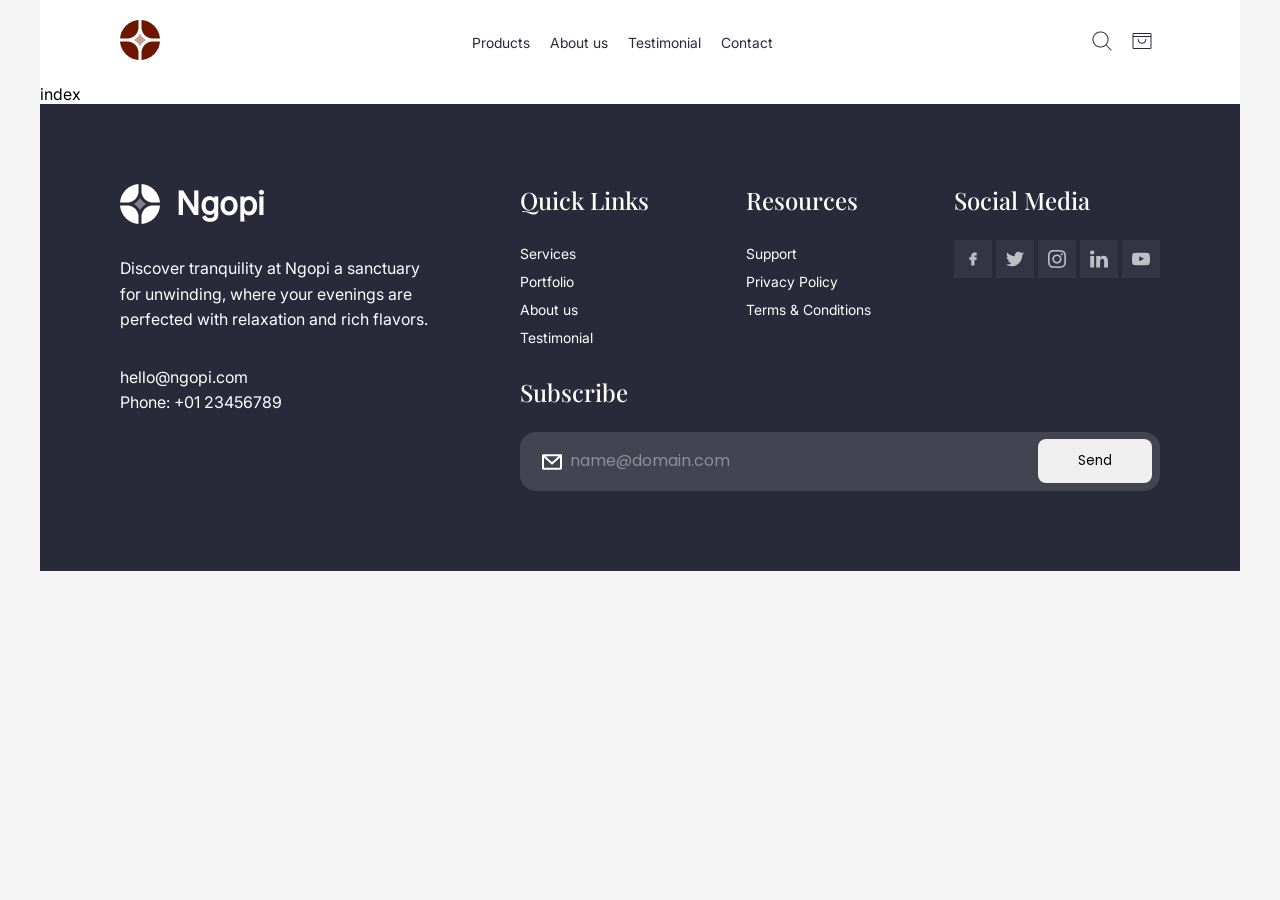
==== index.html @ 5fc2ec72 "Responsive Header and Footer added" ====
<!DOCTYPE html>
<html lang="en">
<head>
    <meta charset="UTF-8">
    <meta name="viewport" content="width=device-width, initial-scale=1.0">
    <title>Figma project</title>
    <link rel="stylesheet" href="/style.css">
    <link rel="stylesheet" href="/components/header/index.css">
    <link rel="stylesheet" href="/components/footer/index.css">
    <link rel="stylesheet" href="/components/about/index.css">
</head>
<body>
    <div class="container">
        <div id="header"></div>
        index
        <div id="footer"></div>
    </div>
    <script type="module" src="/script.js"></script>
</body>
</html>
---- style.css ----
:root{
    --brown:#6D1600;
    --black:#282A3A;
    --grey:#D9D9D9;
    --bright-grey:#F6F6F6;
    --white:#FFFFFF;
}

@font-face {
    font-family: 'Inter'; 
    src:url('/fonts/Inter.ttf');
}
@font-face {
    font-family: 'PlayFairDisplay'; 
    src:url('/fonts/PlayfairDisplay.ttf');
}
@font-face {
    font-family: 'PlayFairDisplaySC'; 
    src:url('/fonts/PlayfairDisplaySC.ttf');
}
@font-face {
    font-family: 'PlusJakartaSans'; 
    src:url('/fonts/PlusJakartaSans.ttf');
}
@font-face {
    font-family: 'Poppins'; 
    src:url('/fonts/Poppins.ttf');
}
body{
    background:#F5F5F5;
    margin: 0;
    font-family: 'Inter';
    font-size:16px;
}
.container{
    max-width: 1200px;
    background: var(--white);
    margin: auto;
}
.inner-container{
    padding:80px;
}
---- components/header/index.css ----
.search, .shop{
    border: none;
    background: none;
}
.logo{
    width:40px;
}
.logo img{
    width:100%;
}
.header-container{
    display: flex;
    justify-content: space-between;
    align-items: center;
    padding:16px 80px;
}
.header-left img{
    width:24px;
}
.menu{
    list-style: none;
    padding: 0;
    display:flex;
    gap:20px;
}
.menu a{
    font-size: 14px;
    font-family: 'Inter';
    text-decoration: none;
    color: var(--black);
}
.burger{
    background: none;
    border:none;
    display:none;
}
.close-menu{
    background: none;
    border: none;
    padding: 0;
    margin: 0;
    width: 30px;
    position: absolute;
    right: 20px;
    top: 20px;
    display: none;
}
.close-menu img{
    width:20px;
}
@media screen and (max-width: 991px) {
    .header-container{
        padding:16px 30px;
    }
    .logo{
        width:30px;
    }
}
@media screen and (max-width: 767px) {
    .burger{
        display:inline;
    }
    .menu {
        margin: 0;
        position: absolute;
        top: 0;
        left: 0;
        width: 100%;
        background: var(--black);
        transform: translateY(-100%);
        opacity: 0;
        transition: 0.3s ease;
        padding: 50px 20px 30px 20px;
        box-sizing: border-box;
        display: inline;
    }
    .menu.show {
        transform: translateY(0);
        opacity: 1;
    }
    .menu.show a{
        color: white;
        font-size: 16px;
        padding: 6px;
        display: block;
    }
    .menu.show .close-menu{
        display: block;
    }
}
---- components/footer/index.css ----
footer{
    background: var(--black);
    color:var(--white);
}
.social-links img{
    width:18px;
}
.social-links a{
    text-decoration: none;
    padding: 10px 10px 6px 10px;
    background-color: rgba(255, 255, 255, 0.08);
    display: inline-block;
}
.social-links{
    padding:24px 0; 
    opacity: 0.7;  
}
.footer-logo img{
    width: 40px;;
}
.logo-text{
    font-weight: bold;
    font-size: 32px;
    margin:0;
    padding-left:16px;
}
.footer-logo{
    display: flex;
}
.footer-about-contact a{
    color: var(--white);
    text-decoration: none;
    display: block;
    font-size: 16px;
    line-height: 160%;
}
.footer-menu-flex h3, .subscribe h3{
    font-size: 24px;
    font-family: 'PlayFairDisplay';
    margin: 0;
    font-weight: 100;
    padding-right: 20px;
}
.menu-links a{
    font-size: 14px;
    color: var(--white);
    text-decoration:none;
    display: block;
    line-height: 28px;
}
.footer-inner{
    display:flex;
}
.footer-about{
    flex:1;
    padding-right:80px;
}
.footer-menu{
    flex:2;
}
.footer-menu-flex{
    display: flex;
    flex-wrap: wrap;
    justify-content: space-between;
}
.footer-about-text p{
    margin:0;
    line-height: 160%;
    color:var(--white);
}
.footer-about-text{
    padding:32px 0;
}
.menu-links{
    padding:24px 0;     
}
.subscribe-form{
    position: relative;
    margin-top: 24px;
}
.subscribe-form label{
    position: absolute;
    top: 18px;
    left: 20px;
}
.subscribe-form label img{
    width: 24px;
}
.subscribe-form input{
    width: 100%;
    height: 59px;
    border-radius: 16px;
    background: rgba(255, 255, 255, 0.12);
    border: none;
    box-sizing: border-box;
    padding-left:50px;
}
.subscribe-form button{
    border: none;
    border-radius: 8px;
    padding: 12px 40px;
    right: 8px;
    top: 7px;
    position: absolute;
    font-family: 'Poppins';
}
.subscribe-form input::placeholder{
    color: rgba(255, 255, 255, 0.4);
    font-family: 'Poppins';
    font-size: 16px;
}

@media screen and (max-width: 991px) {
   .inner-container {
        padding: 30px;
    }
}
@media screen and (max-width: 767px) {
    .footer-about-contact, .footer-about-text{
        display:none;
    }
    .footer-about{
        padding-right:10px;
        padding-bottom: 30px;
    }
    .footer-inner{
        display:block;
    }
    .footer-menu-flex h3, .subscribe h3 {
        font-size: 18px;
    }
    .logo-text{
        font-size:22px;
    }
    .footer-logo img {
        width: 30px;
    }
    .subscribe-form {
        margin-top: 10px;
    }
    .menu-links {
        padding: 14px 0;
    }
    .subscribe-form input::placeholder{
        opacity:0;
    }
    .subscribe-form input{
        height:46px;
        padding-left: 40px;
    }
    .subscribe-form button{
        padding:5px 10px;
    }
    .subscribe-form label img{
        width:18px
    }
    .subscribe-form label {
        top: 14px;
        left: 13px;
    }
}
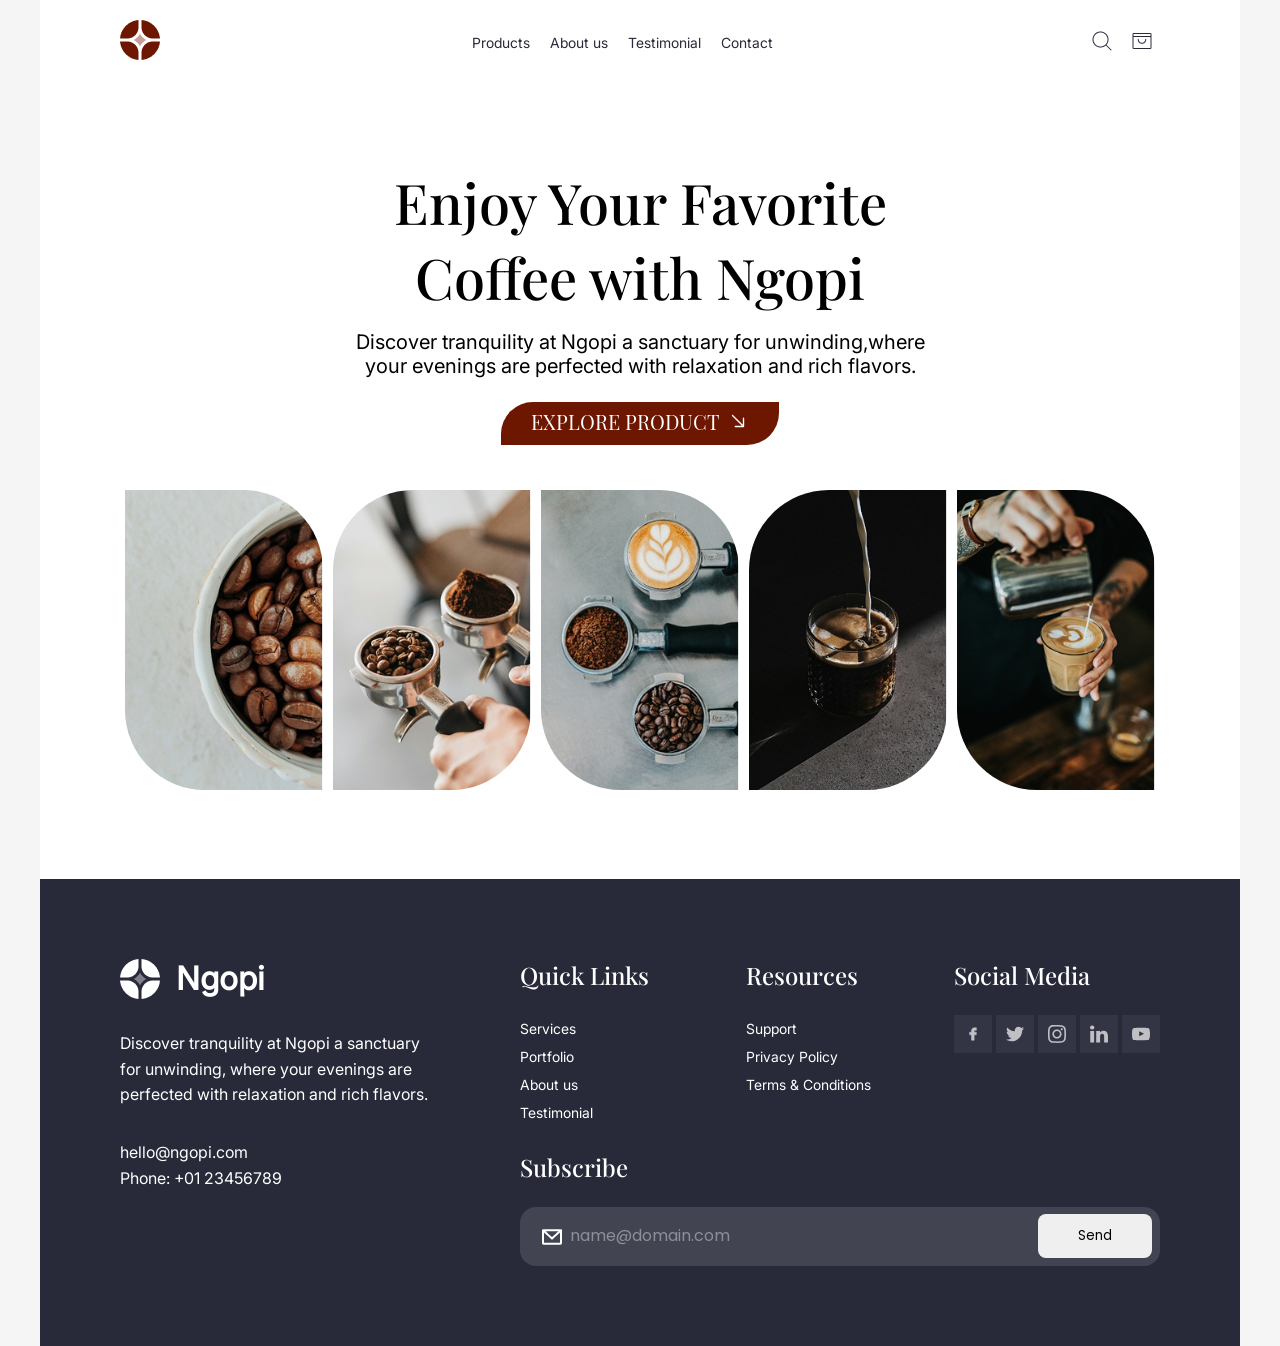
==== commit a140bcbc: "Responsive explore products section added and header burger style changed" ====
--- a/index.html
+++ b/index.html
@@ -12,7 +12,33 @@
 <body>
     <div class="container">
         <div id="header"></div>
-        index
+        <section class="explore">
+            <div class="inner-container">
+                <h1>Enjoy Your Favorite Coffee with Ngopi</h1>
+                <p>Discover tranquility at Ngopi a sanctuary for unwinding,where your evenings are perfected with relaxation and rich flavors.</p>
+                <a href="#">
+                    Explore Product 
+                    <img src="/images/arrowRight.svg">
+                </a>
+                <div class="images">
+                    <div class="radius1">
+                        <img src="/images/img1.png">
+                    </div>
+                    <div class="radius2">
+                        <img src="/images/img2.png">
+                    </div>
+                    <div class="radius1">
+                        <img src="/images/img3.png">
+                    </div>
+                    <div class="radius2">
+                        <img src="/images/img4.png">
+                    </div>
+                    <div class="radius1">
+                        <img src="/images/img5.png">
+                    </div>
+                </div>
+            </div>
+        </section>
         <div id="footer"></div>
     </div>
     <script type="module" src="/script.js"></script>
--- a/style.css
+++ b/style.css
@@ -40,3 +40,114 @@
 .inner-container{
     padding:80px;
 }
+.explore .images{
+    display: flex;
+    width: 100%;
+    box-sizing: border-box;
+    justify-content: space-between;
+}
+.explore .images img{
+    width:100%;
+}
+.explore div{
+    flex:1;
+}
+.explore .images div{
+    padding:5px;
+}
+.explore .radius1 img{
+    border-radius:0px 80px;
+}
+.explore .radius2 img{
+    border-radius:80px 0;
+}
+.explore h1{
+    font-family: 'PlayFairDisplay';
+    max-width: 600px;
+    font-weight: 100;
+    margin:auto;
+    padding-bottom: 16px;
+}
+.explore{
+    text-align: center;
+}
+.explore p{
+    font-size: 20px;
+    max-width: 573px;
+    margin: auto;
+}
+.explore a{
+    font-family: 'PlayFairDisplaySC';
+    font-size: 20px;
+    text-decoration: none;
+    text-transform: uppercase;
+    background: var(--brown);
+    border-radius: 32px 0;
+    color: var(--white);
+    padding: 6px 60px 10px 30px;
+    display: block;
+    width: max-content;
+    margin: auto;
+    margin-top:24px;
+    margin-bottom:40px;
+    position: relative;
+}
+.explore a img{
+    width: 22px;
+    position: absolute;
+    top: 8px;
+    right: 30px;
+}
+@media screen and (min-width: 992px) {
+    .explore h1{
+        font-size: 56px;
+    }
+}
+@media screen and (max-width: 991px) {
+    .explore h1{
+        font-size: 46px;
+    }
+}
+@media screen and (max-width: 767px) {
+    .explore .radius1 img{
+        border-radius:0px 40px;
+    }
+    .explore .radius2 img{
+        border-radius:40px 0;
+    }
+    .explore h1 {
+        font-size: 36px;
+    }
+    .explore p {
+        font-size: 18px;
+    }
+    .explore a{
+        font-size:16px;
+    }
+    .explore a img{
+        width: 18px;
+    }
+}
+@media screen and (max-width: 575px) {
+    .explore .radius1 img{
+        border-radius:0px 20px;
+    }
+    .explore .radius2 img{
+        border-radius:20px 0;
+    }
+    .explore .images div {
+        padding: 2px;
+    }
+    .explore h1 {
+        font-size: 24px;
+    }
+    .explore p {
+        font-size: 16px;
+    }
+    .explore a img {
+        right: 26px;
+    }
+    .explore a{
+        padding-right:50px;
+    }
+}
--- a/components/header/index.css
+++ b/components/header/index.css
@@ -67,16 +67,12 @@
         left: 0;
         width: 100%;
         background: var(--black);
-        transform: translateY(-100%);
-        opacity: 0;
-        transition: 0.3s ease;
         padding: 50px 20px 30px 20px;
         box-sizing: border-box;
-        display: inline;
+        display: none;
     }
     .menu.show {
-        transform: translateY(0);
-        opacity: 1;
+        display: block;
     }
     .menu.show a{
         color: white;
--- a/components/footer/index.css
+++ b/components/footer/index.css
@@ -111,7 +111,7 @@
 }
 
 @media screen and (max-width: 991px) {
-   .inner-container {
+    .inner-container {
         padding: 30px;
     }
 }
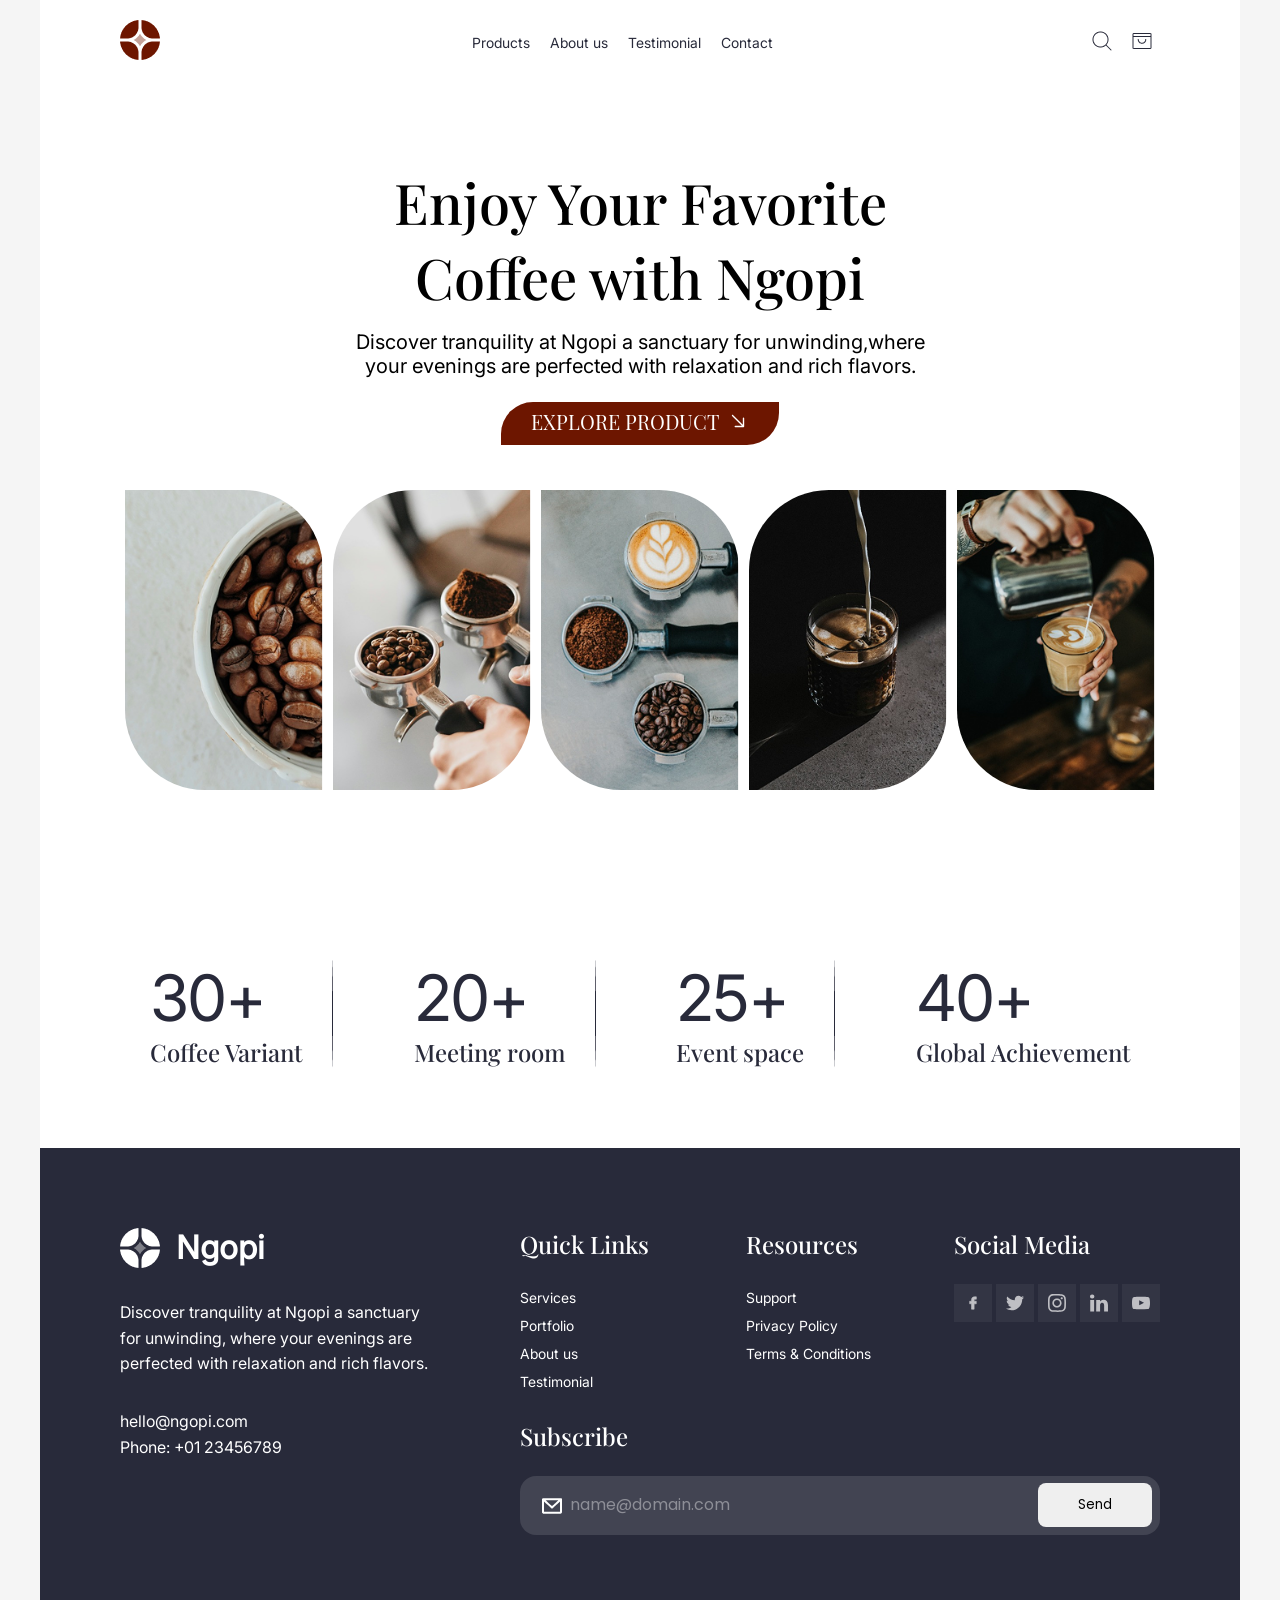
==== commit 4fde8fb4: "Responsive proof section added" ====
--- a/index.html
+++ b/index.html
@@ -39,6 +39,28 @@
                 </div>
             </div>
         </section>
+        <section class="proof">
+            <div class="inner-container">
+                <div class="proof-inner">
+                    <div class="proof-item">
+                        <p class="count">30+</p>
+                        <p class="proof-item-text">Coffee Variant</p>
+                    </div>
+                    <div class="proof-item">
+                        <p class="count">20+</p>
+                        <p class="proof-item-text">Meeting room</p>
+                    </div>
+                    <div class="proof-item">
+                        <p class="count">25+</p>
+                        <p class="proof-item-text">Event space</p>
+                    </div>
+                    <div class="proof-item">
+                        <p class="count">40+</p>
+                        <p class="proof-item-text">Global Achievement</p>
+                    </div>
+                </div>
+            </div>
+        </section>
         <div id="footer"></div>
     </div>
     <script type="module" src="/script.js"></script>
--- a/style.css
+++ b/style.css
@@ -98,15 +98,50 @@
     top: 8px;
     right: 30px;
 }
+.proof-inner{
+    display: flex;
+    justify-content: space-between;
+}
+.proof-item .count{
+    margin: 0;
+    color:var(--black);
+    letter-spacing: -2px;
+}
+.proof-item{
+    padding:0 30px;
+    border-right: 1px solid transparent;
+    border-image:url('/images/border-right.png');
+    border-image-slice: 1;
+}
+.proof-item:last-child{
+    border-right:none;
+}
+.proof-item-text{
+    font-family: 'PlayFairDisplay';
+    color:var(--black);
+    margin:0;
+}
 @media screen and (min-width: 992px) {
     .explore h1{
         font-size: 56px;
     }
+    .proof-item .count{
+        font-size: 64px;
+    }
+    .proof-item-text{
+        font-size: 24px;
+    }
 }
 @media screen and (max-width: 991px) {
     .explore h1{
         font-size: 46px;
     }
+    .proof-item .count {
+        font-size: 50px;
+    }
+    .proof-item-text{
+        font-size: 20px;
+    }
 }
 @media screen and (max-width: 767px) {
     .explore .radius1 img{
@@ -127,6 +162,15 @@
     .explore a img{
         width: 18px;
     }
+    .proof-item-text {
+        font-size: 18px;
+    }
+    .proof-item .count {
+        font-size: 40px;
+    }
+    .proof-item {
+        padding: 0 10px;
+    }
 }
 @media screen and (max-width: 575px) {
     .explore .radius1 img{
@@ -150,4 +194,10 @@
     .explore a{
         padding-right:50px;
     }
+    .inner-container {
+        padding: 20px;
+    }
+    .proof{
+        display: none;
+    }
 }
--- a/components/header/index.css
+++ b/components/header/index.css
@@ -83,4 +83,9 @@
     .menu.show .close-menu{
         display: block;
     }
+}
+@media screen and (max-width: 575px) {
+    .header-container{
+        padding:16px 20px;
+    }
 }
--- a/components/footer/index.css
+++ b/components/footer/index.css
@@ -158,4 +158,9 @@
         top: 14px;
         left: 13px;
     }
+}
+@media screen and (max-width: 575px) {
+    .inner-container {
+        padding: 20px;
+    }
 }
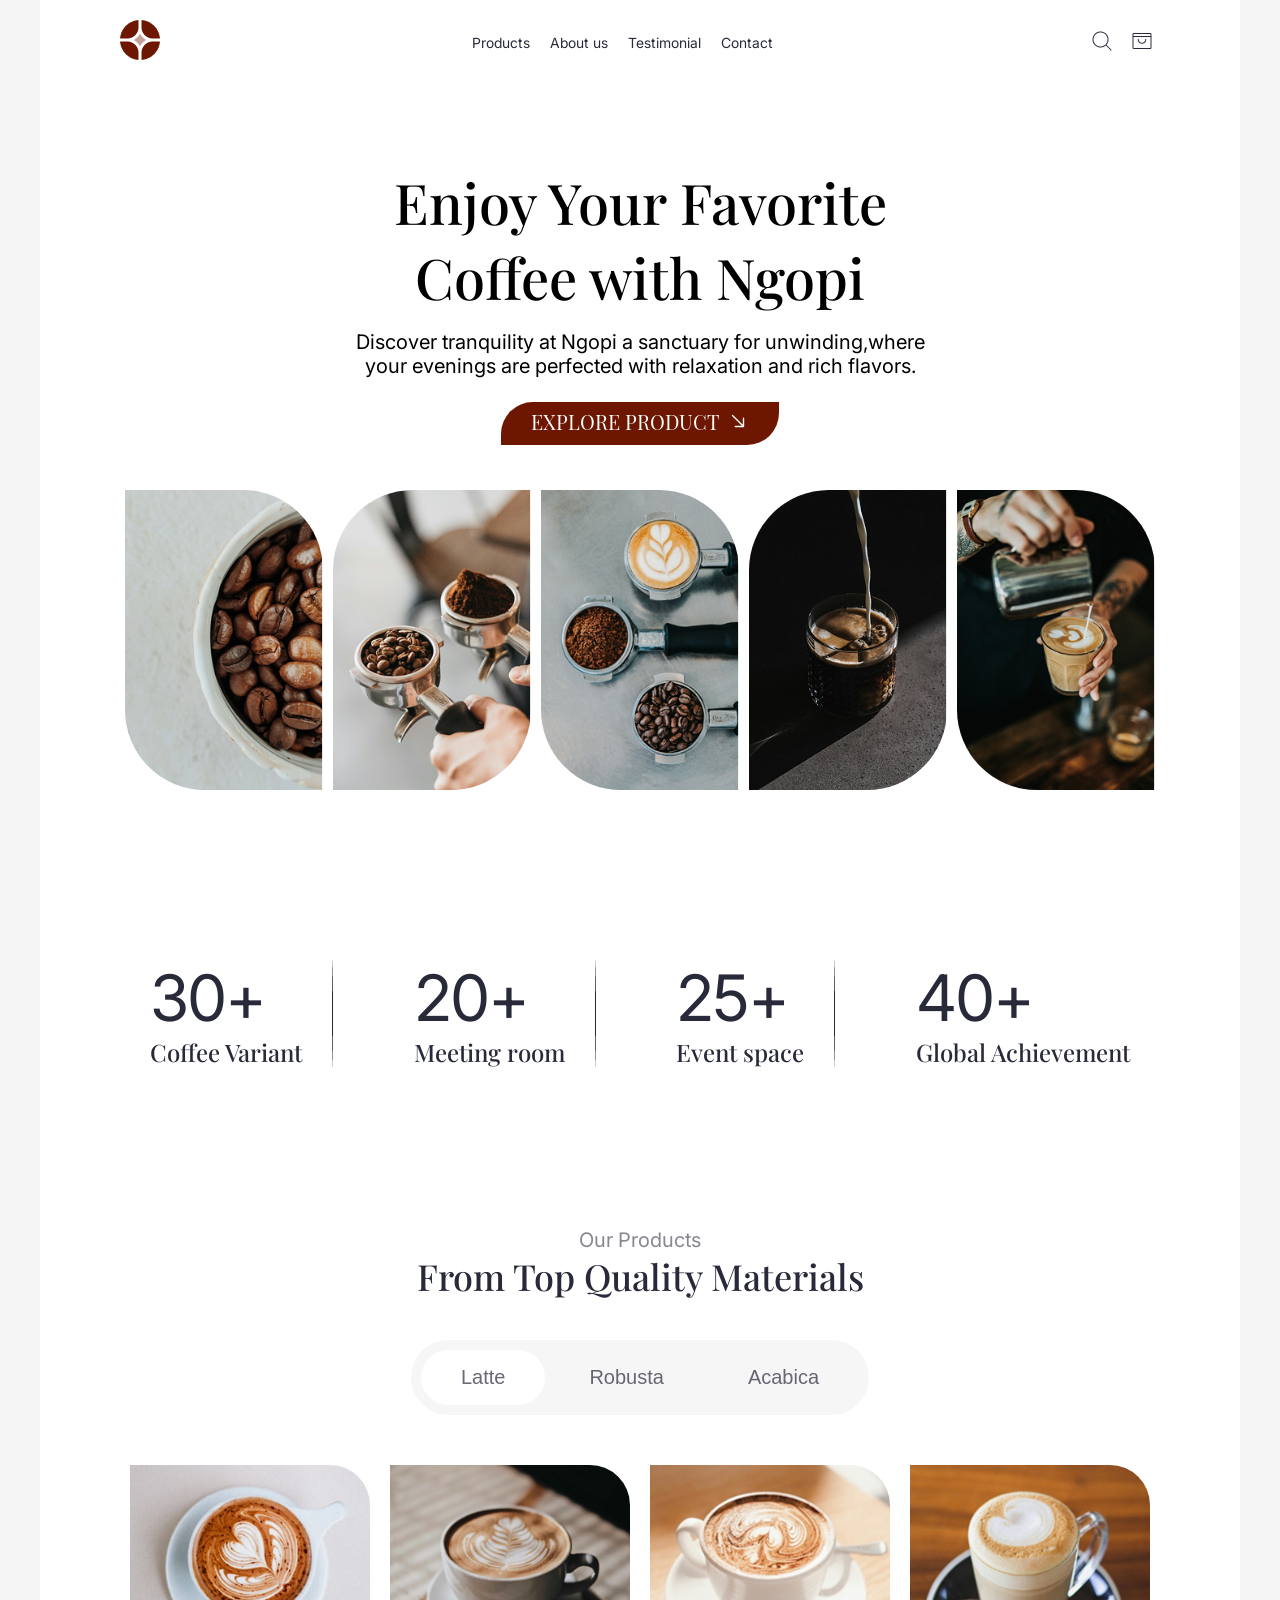
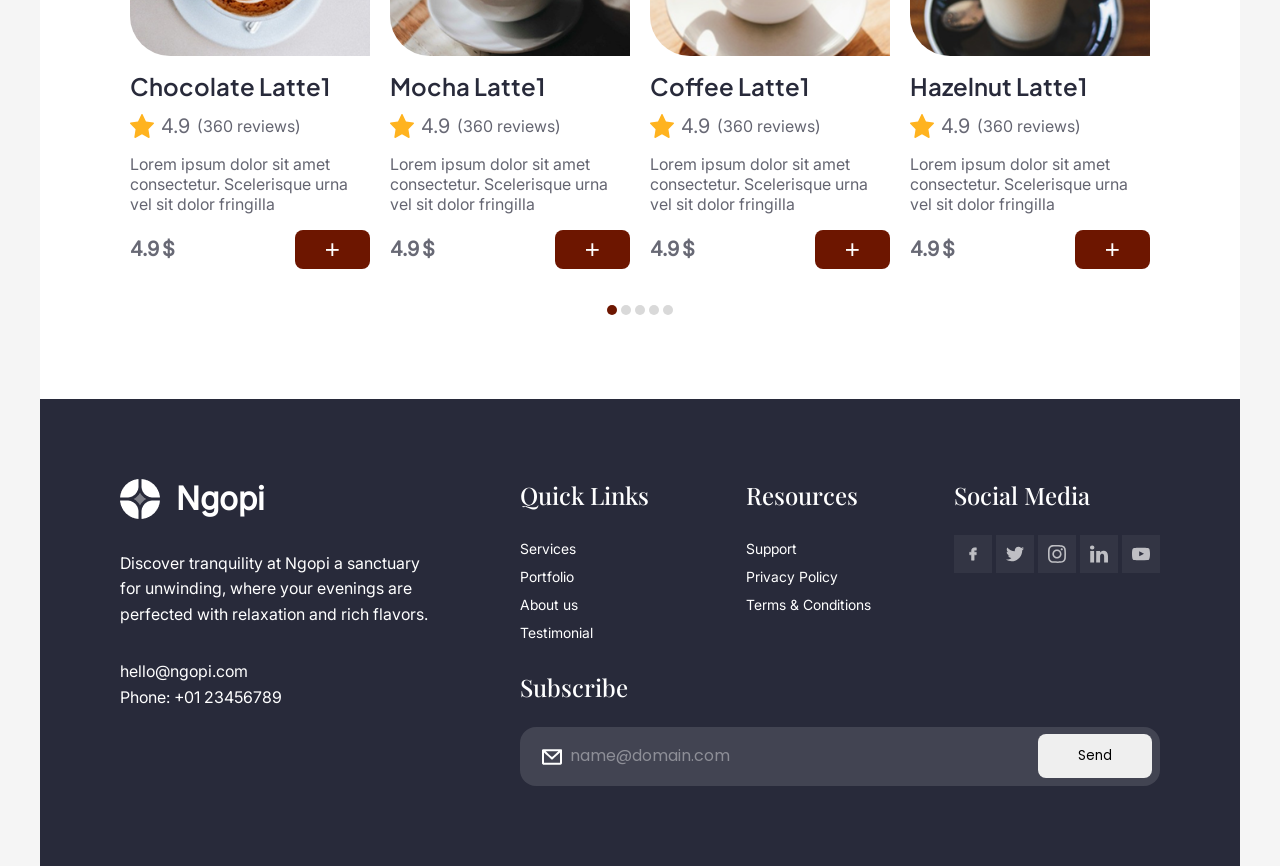
==== commit 6c692c89: "slider added but not perfect" ====
--- a/index.html
+++ b/index.html
@@ -61,8 +61,439 @@
                 </div>
             </div>
         </section>
+        <section class="products">
+            <div class="inner-container">
+                <div class="products-title">
+                    <span>Our Products</span>
+                    <p>From Top Quality Materials</p>
+                </div>
+                <div class="product-types">
+                    <button class="latte active" data-id="1">Latte</button>
+                    <button class="robusta" data-id="2">Robusta</button>
+                    <button class="acabia" data-id="3">Acabica</button>
+                </div>
+                <div class="coffee-slider slider1 active">
+                    <div class="slider-items">
+                        <div class="slider-item">
+                            <div class="radius-1">
+                                <img class="item-img" src="/images/slider1.png">
+                            </div>
+                            <p class="product-name">Chocolate Latte1</p>
+                            <div class="rate">
+                                <img src="/images/star.svg">
+                                <p>4.9</p>
+                                <span>(360 reviews)</span>
+                            </div>
+                            <p class="about-coffee">Lorem ipsum dolor sit amet consectetur. Scelerisque urna vel sit dolor fringilla</p>
+                            <div class="addToCart">
+                                <div><span class="price">4.9</span><span>$</span></div>
+                                <button class="add-to-cart">+</button>
+                            </div>
+                        </div>
+                        <div class="slider-item">
+                            <div class="radius-1">
+                                <img class="item-img" src="/images/slider2.png">
+                            </div>
+                            <p class="product-name">Mocha Latte1</p>
+                            <div class="rate">
+                                <img src="/images/star.svg">
+                                <p>4.9</p>
+                                <span>(360 reviews)</span>
+                            </div>
+                            <p class="about-coffee">Lorem ipsum dolor sit amet consectetur. Scelerisque urna vel sit dolor fringilla</p>
+                            <div class="addToCart">
+                                <div><span class="price">4.9</span><span>$</span></div>
+                                <button class="add-to-cart">+</button>
+                            </div>
+                        </div>
+                        <div class="slider-item">
+                            <div class="radius-1">
+                                <img class="item-img" src="/images/slider3.png">
+                            </div>
+                            <p class="product-name">Coffee Latte1</p>
+                            <div class="rate">
+                                <img src="/images/star.svg">
+                                <p>4.9</p>
+                                <span>(360 reviews)</span>
+                            </div>
+                            <p class="about-coffee">Lorem ipsum dolor sit amet consectetur. Scelerisque urna vel sit dolor fringilla</p>
+                            <div class="addToCart">
+                                <div><span class="price">4.9</span><span>$</span></div>
+                                <button class="add-to-cart">+</button>
+                            </div>
+                        </div>
+                        <div class="slider-item">
+                            <div class="radius-1">
+                                <img class="item-img" src="/images/slider4.png">
+                            </div>
+                            <p class="product-name">Hazelnut Latte1</p>
+                            <div class="rate">
+                                <img src="/images/star.svg">
+                                <p>4.9</p>
+                                <span>(360 reviews)</span>
+                            </div>
+                            <p class="about-coffee">Lorem ipsum dolor sit amet consectetur. Scelerisque urna vel sit dolor fringilla</p>
+                            <div class="addToCart">
+                                <div><span class="price">4.9</span><span>$</span></div>
+                                <button class="add-to-cart">+</button>
+                            </div>
+                        </div>
+                        <div class="slider-item">
+                            <div class="radius-1">
+                                <img class="item-img" src="/images/slider1.png">
+                            </div>
+                            <p class="product-name">Chocolate Latte2</p>
+                            <div class="rate">
+                                <img src="/images/star.svg">
+                                <p>4.9</p>
+                                <span>(360 reviews)</span>
+                            </div>
+                            <p class="about-coffee">Lorem ipsum dolor sit amet consectetur. Scelerisque urna vel sit dolor fringilla</p>
+                            <div class="addToCart">
+                                <div><span class="price">4.9</span><span>$</span></div>
+                                <button class="add-to-cart">+</button>
+                            </div>
+                        </div>
+                        <div class="slider-item">
+                            <div class="radius-1">
+                                <img class="item-img" src="/images/slider2.png">
+                            </div>
+                            <p class="product-name">Mocha Latte2</p>
+                            <div class="rate">
+                                <img src="/images/star.svg">
+                                <p>4.9</p>
+                                <span>(360 reviews)</span>
+                            </div>
+                            <p class="about-coffee">Lorem ipsum dolor sit amet consectetur. Scelerisque urna vel sit dolor fringilla</p>
+                            <div class="addToCart">
+                                <div><span class="price">4.9</span><span>$</span></div>
+                                <button class="add-to-cart">+</button>
+                            </div>
+                        </div>
+                        <div class="slider-item">
+                            <div class="radius-1">
+                                <img class="item-img" src="/images/slider3.png">
+                            </div>
+                            <p class="product-name">Coffee Latte2</p>
+                            <div class="rate">
+                                <img src="/images/star.svg">
+                                <p>4.9</p>
+                                <span>(360 reviews)</span>
+                            </div>
+                            <p class="about-coffee">Lorem ipsum dolor sit amet consectetur. Scelerisque urna vel sit dolor fringilla</p>
+                            <div class="addToCart">
+                                <div><span class="price">4.9</span><span>$</span></div>
+                                <button class="add-to-cart">+</button>
+                            </div>
+                        </div>
+                        <div class="slider-item">
+                            <div class="radius-1">
+                                <img class="item-img" src="/images/slider4.png">
+                            </div>
+                            <p class="product-name">Hazelnut Latte2</p>
+                            <div class="rate">
+                                <img src="/images/star.svg">
+                                <p>4.9</p>
+                                <span>(360 reviews)</span>
+                            </div>
+                            <p class="about-coffee">Lorem ipsum dolor sit amet consectetur. Scelerisque urna vel sit dolor fringilla</p>
+                            <div class="addToCart">
+                                <div><span class="price">4.9</span><span>$</span></div>
+                                <button class="add-to-cart">+</button>
+                            </div>
+                        </div>
+                    </div>
+                    <div class="slider-dots">
+                        <span class="active" data-index="0"></span>
+                        <span data-index="1"></span>
+                        <span data-index="2"></span>
+                        <span data-index="3"></span>
+                        <span data-index="4"></span>
+                    </div>
+                </div>
+                <div class="coffee-slider slider2">
+                    <div class="slider-items">
+                        <div class="slider-item">
+                            <div class="radius-1">
+                                <img class="item-img" src="/images/slider1.png">
+                            </div>
+                            <p class="product-name">Chocolate Latte1</p>
+                            <div class="rate">
+                                <img src="/images/star.svg">
+                                <p>4.9</p>
+                                <span>(360 reviews)</span>
+                            </div>
+                            <p class="about-coffee">Lorem ipsum dolor sit amet consectetur. Scelerisque urna vel sit dolor fringilla</p>
+                            <div class="addToCart">
+                                <div><span class="price">4.9</span><span>$</span></div>
+                                <button class="add-to-cart">+</button>
+                            </div>
+                        </div>
+                        <div class="slider-item">
+                            <div class="radius-1">
+                                <img class="item-img" src="/images/slider2.png">
+                            </div>
+                            <p class="product-name">Mocha Latte1</p>
+                            <div class="rate">
+                                <img src="/images/star.svg">
+                                <p>4.9</p>
+                                <span>(360 reviews)</span>
+                            </div>
+                            <p class="about-coffee">Lorem ipsum dolor sit amet consectetur. Scelerisque urna vel sit dolor fringilla</p>
+                            <div class="addToCart">
+                                <div><span class="price">4.9</span><span>$</span></div>
+                                <button class="add-to-cart">+</button>
+                            </div>
+                        </div>
+                        <div class="slider-item">
+                            <div class="radius-1">
+                                <img class="item-img" src="/images/slider3.png">
+                            </div>
+                            <p class="product-name">Coffee Latte1</p>
+                            <div class="rate">
+                                <img src="/images/star.svg">
+                                <p>4.9</p>
+                                <span>(360 reviews)</span>
+                            </div>
+                            <p class="about-coffee">Lorem ipsum dolor sit amet consectetur. Scelerisque urna vel sit dolor fringilla</p>
+                            <div class="addToCart">
+                                <div><span class="price">4.9</span><span>$</span></div>
+                                <button class="add-to-cart">+</button>
+                            </div>
+                        </div>
+                        <div class="slider-item">
+                            <div class="radius-1">
+                                <img class="item-img" src="/images/slider4.png">
+                            </div>
+                            <p class="product-name">Hazelnut Latte1</p>
+                            <div class="rate">
+                                <img src="/images/star.svg">
+                                <p>4.9</p>
+                                <span>(360 reviews)</span>
+                            </div>
+                            <p class="about-coffee">Lorem ipsum dolor sit amet consectetur. Scelerisque urna vel sit dolor fringilla</p>
+                            <div class="addToCart">
+                                <div><span class="price">4.9</span><span>$</span></div>
+                                <button class="add-to-cart">+</button>
+                            </div>
+                        </div>
+                        <div class="slider-item">
+                            <div class="radius-1">
+                                <img class="item-img" src="/images/slider1.png">
+                            </div>
+                            <p class="product-name">Chocolate Latte2</p>
+                            <div class="rate">
+                                <img src="/images/star.svg">
+                                <p>4.9</p>
+                                <span>(360 reviews)</span>
+                            </div>
+                            <p class="about-coffee">Lorem ipsum dolor sit amet consectetur. Scelerisque urna vel sit dolor fringilla</p>
+                            <div class="addToCart">
+                                <div><span class="price">4.9</span><span>$</span></div>
+                                <button class="add-to-cart">+</button>
+                            </div>
+                        </div>
+                        <div class="slider-item">
+                            <div class="radius-1">
+                                <img class="item-img" src="/images/slider2.png">
+                            </div>
+                            <p class="product-name">Mocha Latte2</p>
+                            <div class="rate">
+                                <img src="/images/star.svg">
+                                <p>4.9</p>
+                                <span>(360 reviews)</span>
+                            </div>
+                            <p class="about-coffee">Lorem ipsum dolor sit amet consectetur. Scelerisque urna vel sit dolor fringilla</p>
+                            <div class="addToCart">
+                                <div><span class="price">4.9</span><span>$</span></div>
+                                <button class="add-to-cart">+</button>
+                            </div>
+                        </div>
+                        <div class="slider-item">
+                            <div class="radius-1">
+                                <img class="item-img" src="/images/slider3.png">
+                            </div>
+                            <p class="product-name">Coffee Latte2</p>
+                            <div class="rate">
+                                <img src="/images/star.svg">
+                                <p>4.9</p>
+                                <span>(360 reviews)</span>
+                            </div>
+                            <p class="about-coffee">Lorem ipsum dolor sit amet consectetur. Scelerisque urna vel sit dolor fringilla</p>
+                            <div class="addToCart">
+                                <div><span class="price">4.9</span><span>$</span></div>
+                                <button class="add-to-cart">+</button>
+                            </div>
+                        </div>
+                        <div class="slider-item">
+                            <div class="radius-1">
+                                <img class="item-img" src="/images/slider4.png">
+                            </div>
+                            <p class="product-name">Hazelnut Latte2</p>
+                            <div class="rate">
+                                <img src="/images/star.svg">
+                                <p>4.9</p>
+                                <span>(360 reviews)</span>
+                            </div>
+                            <p class="about-coffee">Lorem ipsum dolor sit amet consectetur. Scelerisque urna vel sit dolor fringilla</p>
+                            <div class="addToCart">
+                                <div><span class="price">4.9</span><span>$</span></div>
+                                <button class="add-to-cart">+</button>
+                            </div>
+                        </div>
+                    </div>
+                    <div class="slider-dots">
+                        <span class="active" data-index="0"></span>
+                        <span data-index="1"></span>
+                        <span data-index="2"></span>
+                        <span data-index="3"></span>
+                        <span data-index="4"></span>
+                    </div>
+                </div>
+                <div class="coffee-slider slider3">
+                    <div class="slider-items">
+                        <div class="slider-item">
+                            <div class="radius-1">
+                                <img class="item-img" src="/images/slider1.png">
+                            </div>
+                            <p class="product-name">Chocolate Latte1</p>
+                            <div class="rate">
+                                <img src="/images/star.svg">
+                                <p>4.9</p>
+                                <span>(360 reviews)</span>
+                            </div>
+                            <p class="about-coffee">Lorem ipsum dolor sit amet consectetur. Scelerisque urna vel sit dolor fringilla</p>
+                            <div class="addToCart">
+                                <div><span class="price">4.9</span><span>$</span></div>
+                                <button class="add-to-cart">+</button>
+                            </div>
+                        </div>
+                        <div class="slider-item">
+                            <div class="radius-1">
+                                <img class="item-img" src="/images/slider2.png">
+                            </div>
+                            <p class="product-name">Mocha Latte1</p>
+                            <div class="rate">
+                                <img src="/images/star.svg">
+                                <p>4.9</p>
+                                <span>(360 reviews)</span>
+                            </div>
+                            <p class="about-coffee">Lorem ipsum dolor sit amet consectetur. Scelerisque urna vel sit dolor fringilla</p>
+                            <div class="addToCart">
+                                <div><span class="price">4.9</span><span>$</span></div>
+                                <button class="add-to-cart">+</button>
+                            </div>
+                        </div>
+                        <div class="slider-item">
+                            <div class="radius-1">
+                                <img class="item-img" src="/images/slider3.png">
+                            </div>
+                            <p class="product-name">Coffee Latte1</p>
+                            <div class="rate">
+                                <img src="/images/star.svg">
+                                <p>4.9</p>
+                                <span>(360 reviews)</span>
+                            </div>
+                            <p class="about-coffee">Lorem ipsum dolor sit amet consectetur. Scelerisque urna vel sit dolor fringilla</p>
+                            <div class="addToCart">
+                                <div><span class="price">4.9</span><span>$</span></div>
+                                <button class="add-to-cart">+</button>
+                            </div>
+                        </div>
+                        <div class="slider-item">
+                            <div class="radius-1">
+                                <img class="item-img" src="/images/slider4.png">
+                            </div>
+                            <p class="product-name">Hazelnut Latte1</p>
+                            <div class="rate">
+                                <img src="/images/star.svg">
+                                <p>4.9</p>
+                                <span>(360 reviews)</span>
+                            </div>
+                            <p class="about-coffee">Lorem ipsum dolor sit amet consectetur. Scelerisque urna vel sit dolor fringilla</p>
+                            <div class="addToCart">
+                                <div><span class="price">4.9</span><span>$</span></div>
+                                <button class="add-to-cart">+</button>
+                            </div>
+                        </div>
+                        <div class="slider-item">
+                            <div class="radius-1">
+                                <img class="item-img" src="/images/slider1.png">
+                            </div>
+                            <p class="product-name">Chocolate Latte2</p>
+                            <div class="rate">
+                                <img src="/images/star.svg">
+                                <p>4.9</p>
+                                <span>(360 reviews)</span>
+                            </div>
+                            <p class="about-coffee">Lorem ipsum dolor sit amet consectetur. Scelerisque urna vel sit dolor fringilla</p>
+                            <div class="addToCart">
+                                <div><span class="price">4.9</span><span>$</span></div>
+                                <button class="add-to-cart">+</button>
+                            </div>
+                        </div>
+                        <div class="slider-item">
+                            <div class="radius-1">
+                                <img class="item-img" src="/images/slider2.png">
+                            </div>
+                            <p class="product-name">Mocha Latte2</p>
+                            <div class="rate">
+                                <img src="/images/star.svg">
+                                <p>4.9</p>
+                                <span>(360 reviews)</span>
+                            </div>
+                            <p class="about-coffee">Lorem ipsum dolor sit amet consectetur. Scelerisque urna vel sit dolor fringilla</p>
+                            <div class="addToCart">
+                                <div><span class="price">4.9</span><span>$</span></div>
+                                <button class="add-to-cart">+</button>
+                            </div>
+                        </div>
+                        <div class="slider-item">
+                            <div class="radius-1">
+                                <img class="item-img" src="/images/slider3.png">
+                            </div>
+                            <p class="product-name">Coffee Latte2</p>
+                            <div class="rate">
+                                <img src="/images/star.svg">
+                                <p>4.9</p>
+                                <span>(360 reviews)</span>
+                            </div>
+                            <p class="about-coffee">Lorem ipsum dolor sit amet consectetur. Scelerisque urna vel sit dolor fringilla</p>
+                            <div class="addToCart">
+                                <div><span class="price">4.9</span><span>$</span></div>
+                                <button class="add-to-cart">+</button>
+                            </div>
+                        </div>
+                        <div class="slider-item">
+                            <div class="radius-1">
+                                <img class="item-img" src="/images/slider4.png">
+                            </div>
+                            <p class="product-name">Hazelnut Latte2</p>
+                            <div class="rate">
+                                <img src="/images/star.svg">
+                                <p>4.9</p>
+                                <span>(360 reviews)</span>
+                            </div>
+                            <p class="about-coffee">Lorem ipsum dolor sit amet consectetur. Scelerisque urna vel sit dolor fringilla</p>
+                            <div class="addToCart">
+                                <div><span class="price">4.9</span><span>$</span></div>
+                                <button class="add-to-cart">+</button>
+                            </div>
+                        </div>
+                    </div>
+                    <div class="slider-dots slider3">
+                        <span class="active" data-index="0"></span>
+                        <span data-index="1"></span>
+                        <span data-index="2"></span>
+                        <span data-index="3"></span>
+                        <span data-index="4"></span>
+                    </div>
+                </div>
+            </div>
+        </section>
         <div id="footer"></div>
     </div>
     <script type="module" src="/script.js"></script>
+    <script type="module" src="/slider.js"></script>
 </body>
 </html>
--- a/style.css
+++ b/style.css
@@ -55,10 +55,13 @@
 .explore .images div{
     padding:5px;
 }
-.explore .radius1 img{
+.radius1 img{
     border-radius:0px 80px;
 }
-.explore .radius2 img{
+.radius-1 img{
+    border-radius:0px 40px;
+}
+.radius2 img{
     border-radius:80px 0;
 }
 .explore h1{
@@ -121,6 +124,120 @@
     color:var(--black);
     margin:0;
 }
+.rate img{
+    width:24px;
+}
+.products-title{
+    text-align:center;
+}
+.products-title span{
+    font-size: 20px;
+    color:var(--black);
+    opacity: 56%;
+}
+.products-title p{
+    font-size:36px ;
+    color:var(--black);
+    font-family: 'PlayFairDisplay';
+    margin: 0;
+    margin-bottom:40px;
+}
+.product-types{
+    background: var(--bright-grey);
+    padding: 10px;
+    width: fit-content;
+    margin: auto;
+    border-radius: 40px;
+    margin-bottom:40px;
+}
+.product-types button{
+    border: none;
+    padding: 16px 40px;
+    background: none;
+    border-radius: 40px;
+    font-size: 20px;
+    color: rgba(40, 42, 58, 0.7);
+}
+.product-types button.active{
+    background: white;
+}
+.slider-items{
+    display:flex;
+    transition: 2s linear;
+}
+.slider-item{
+    width:240px;
+    padding: 10px;
+    flex-shrink: 0;
+}
+.item-img{
+    width:100%;
+}
+.addToCart{
+    display: flex;
+    justify-content: space-between;
+    align-items: center;
+}
+.product-name{
+    font-size: 24px;
+    font-family: 'PlusJakartaSans';
+    line-height: 140%;
+    color: var(--black);
+    margin: 10px 0;
+}
+.rate{
+    display: flex;
+    align-items: center;
+}
+.rate p{
+    margin: 0 7px;
+    font-size:20px;
+    color: rgba(40, 42, 58, 0.7);
+}
+.rate span{
+    font-size: 16px;
+    color: rgba(40, 42, 58, 0.72);
+}
+.about-coffee{
+    font-size: 16px;
+    color: rgba(40, 42, 58, 0.72);
+}
+.addToCart span{
+    font-size: 20px;
+    color: rgba(40, 42, 58, 0.7);
+    margin-right: 3px;
+    font-weight: bold;
+}
+.add-to-cart{
+    border: none;
+    color: var(--white);
+    background: var(--brown);
+    padding: 4px 30px;
+    border-radius: 8px;
+    font-size: 26px;
+}
+.coffee-slider{
+    overflow: hidden;
+    display:none;
+}
+.coffee-slider.active{
+    display:block;
+}
+.slider-dots{
+    text-align: center;
+    margin-top: 20px;
+}
+.slider-dots span.active{
+    background: var(--brown);
+}
+.slider-dots span{
+    width: 10px;
+    height: 10px;
+    background: var(--grey);
+    border-radius: 7px;
+    display: inline-block;
+}
+
 @media screen and (min-width: 992px) {
     .explore h1{
         font-size: 56px;
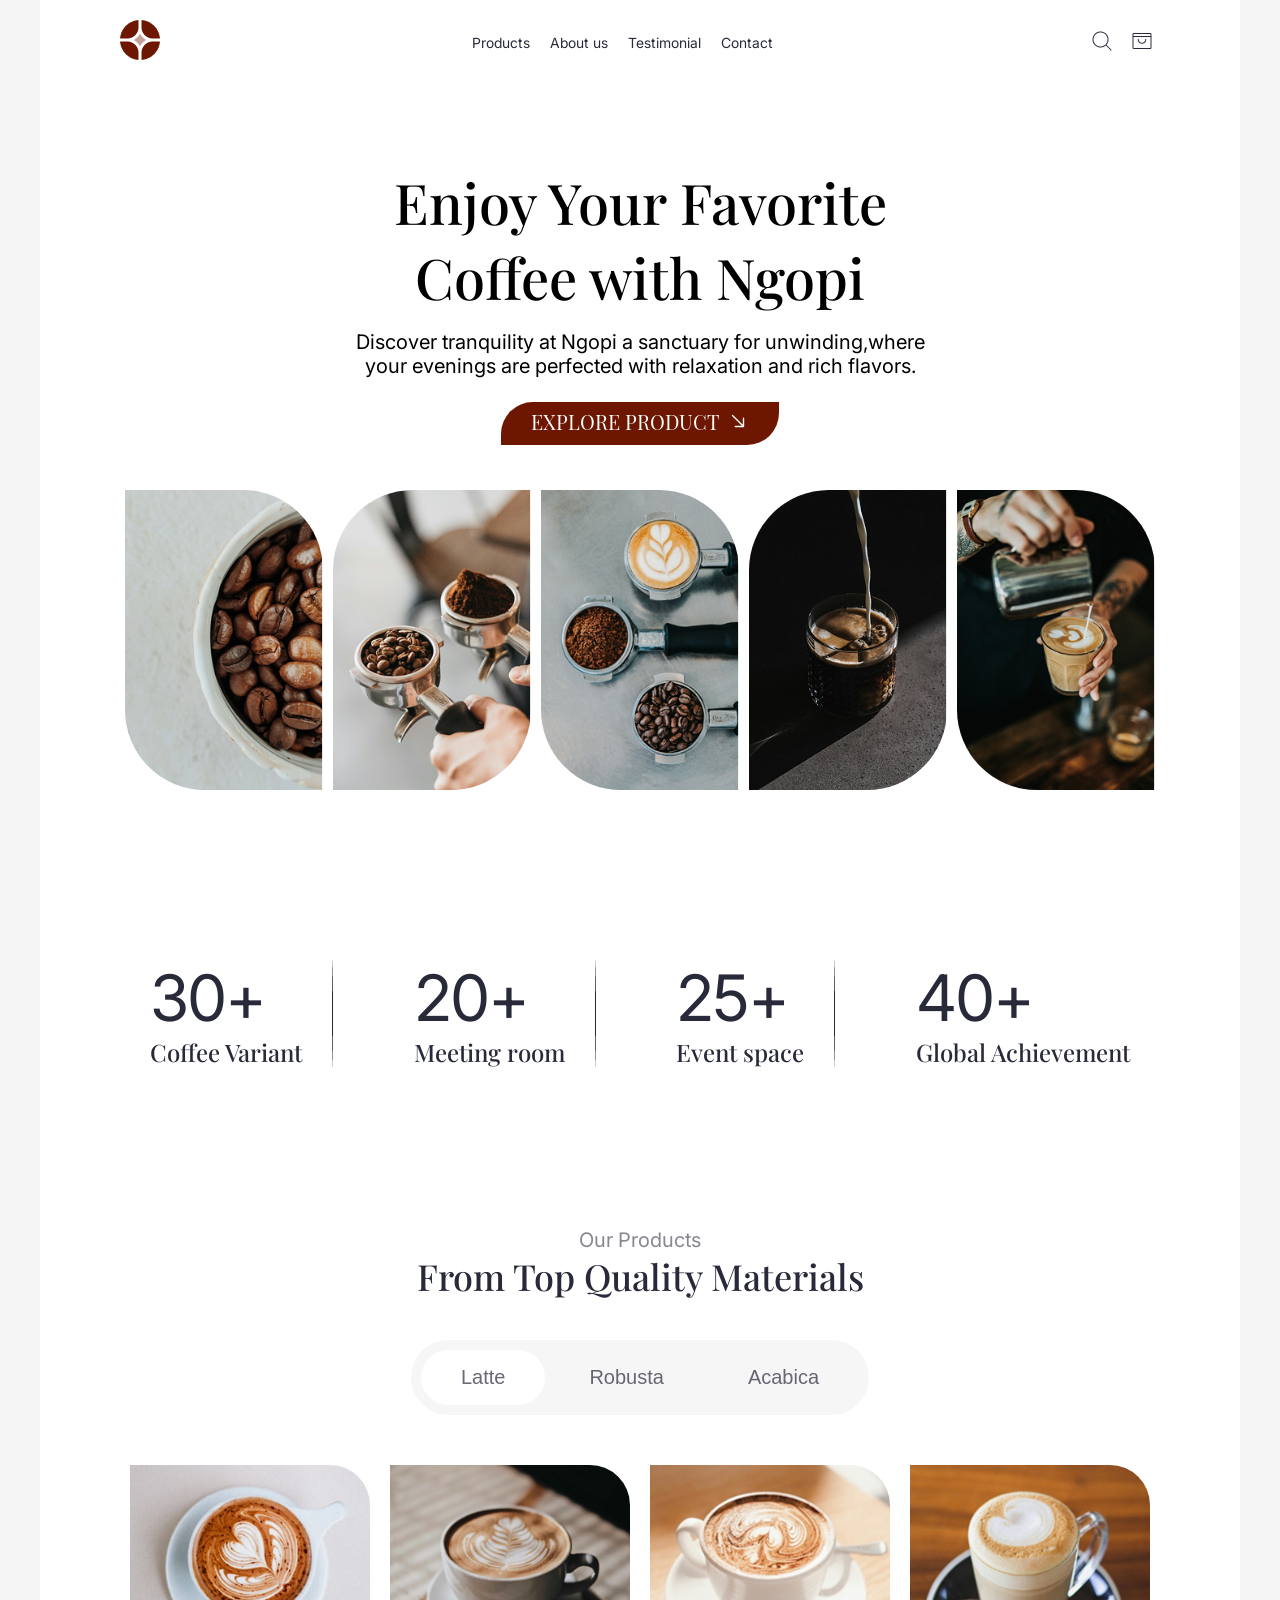
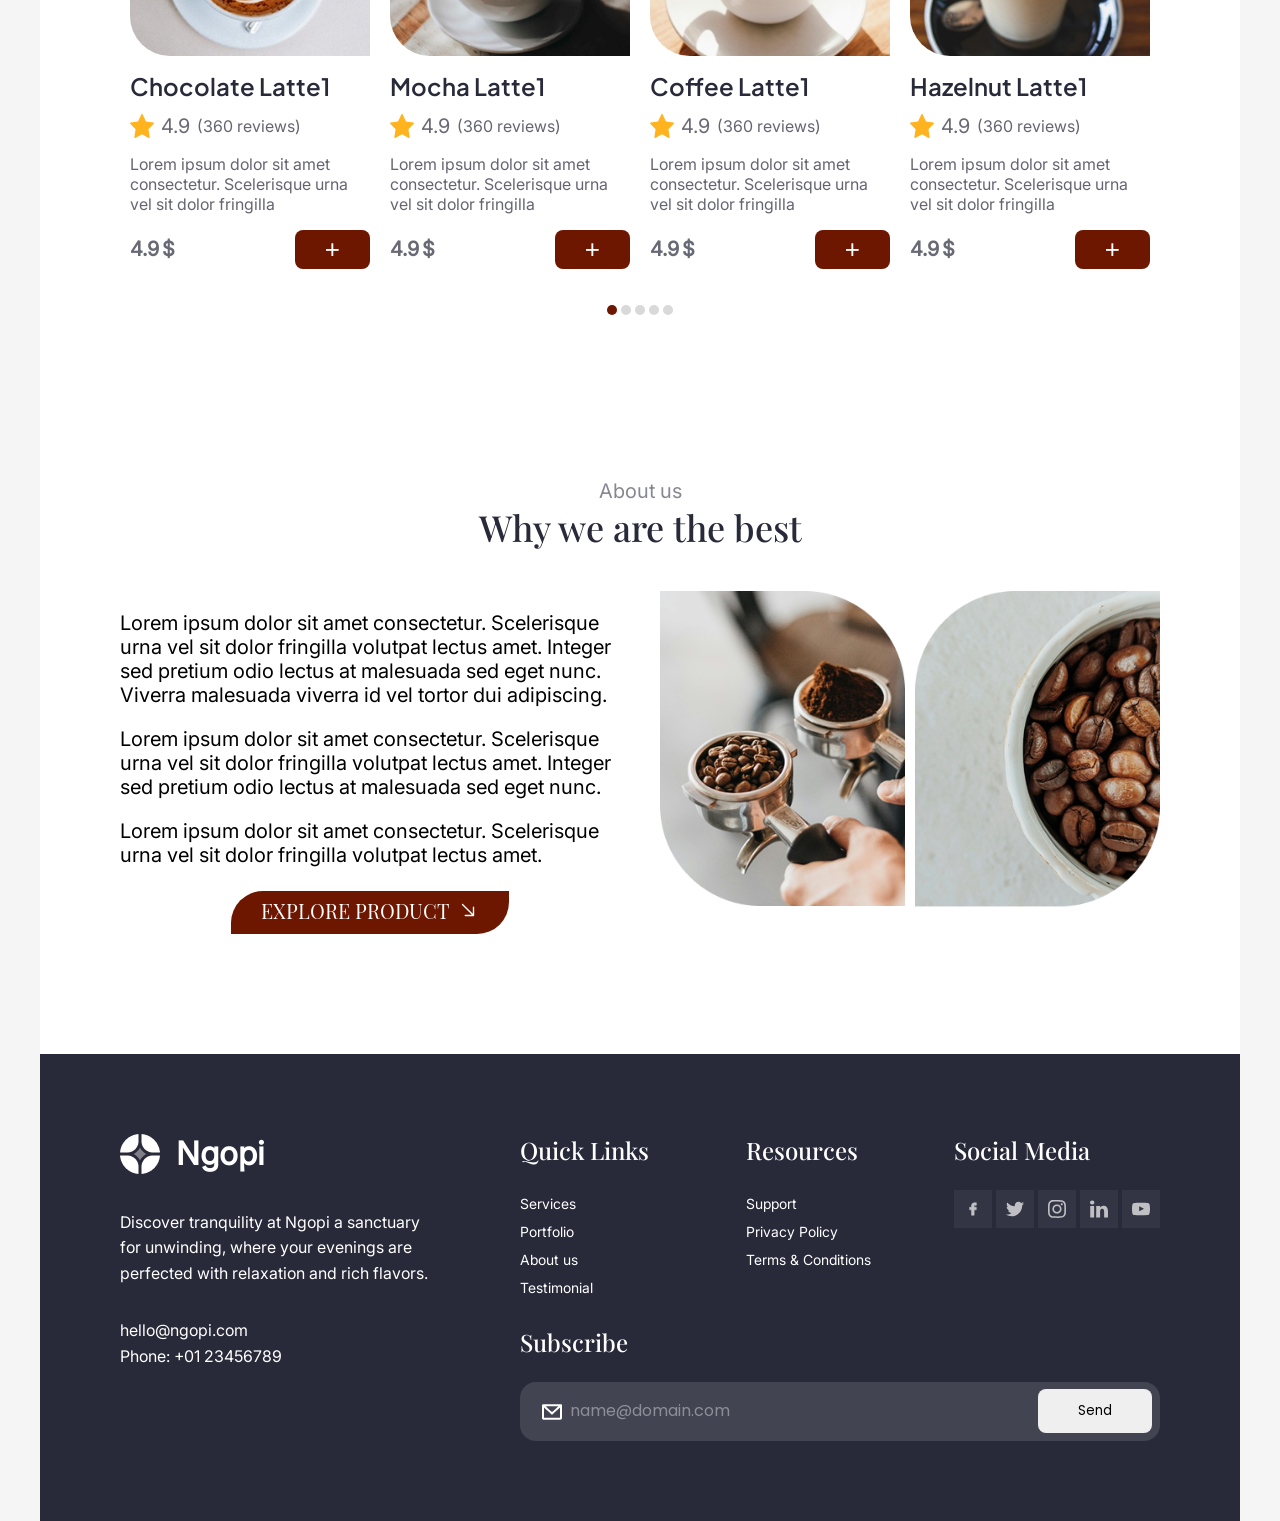
==== commit 2e03c1a4: "Contact page added" ====
--- a/index.html
+++ b/index.html
@@ -491,6 +491,7 @@
                 </div>
             </div>
         </section>
+        <div id="about"></div>
         <div id="footer"></div>
     </div>
     <script type="module" src="/script.js"></script>
--- a/components/about/index.css
+++ b/components/about/index.css
@@ -0,0 +1,81 @@
+.about-title{
+    text-align:center;
+}
+.about-title span{
+    font-size: 20px;
+    color:var(--black);
+    opacity: 56%;
+}
+.about-title p{
+    font-size:36px ;
+    color:var(--black);
+    font-family: 'PlayFairDisplay';
+    margin: 0;
+    margin-bottom:40px;
+}
+.about-inner a{
+    font-family: 'PlayFairDisplaySC';
+    font-size: 20px;
+    text-decoration: none;
+    text-transform: uppercase;
+    background: var(--brown);
+    border-radius: 32px 0;
+    color: var(--white);
+    padding: 6px 60px 10px 30px;
+    display: block;
+    width: max-content;
+    margin: auto;
+    margin-top:24px;
+    margin-bottom:40px;
+    position: relative;
+}
+.about-inner a img{
+    width: 22px;
+    position: absolute;
+    top: 8px;
+    right: 30px;
+}
+.about-inner{
+    display:flex;
+    gap:40px;
+    flex:1;
+}
+.about-inner .text{
+    flex:1;
+}
+.about-inner .images{
+    display:flex;
+    gap:10px;
+    flex:1;
+}
+.about-inner .images img{
+    width:100%;
+}
+.about-inner p{
+    font-size: 20px;
+}
+.about-inner .images:first-child{
+    margin-top:40px;
+}
+@media screen and (max-width: 991px) {
+    .about-inner .images{
+        display:none;
+    }
+}
+@media screen and (max-width: 767px) {
+    .about-inner a{
+        font-size:16px;
+    }
+    .about-inner img{
+        width: 18px;
+    }
+}
+@media screen and (max-width: 575px) {
+    
+    .about-inner a img {
+        right: 26px;
+    }
+    .about-inner  a{
+        padding-right:50px;
+    }
+}
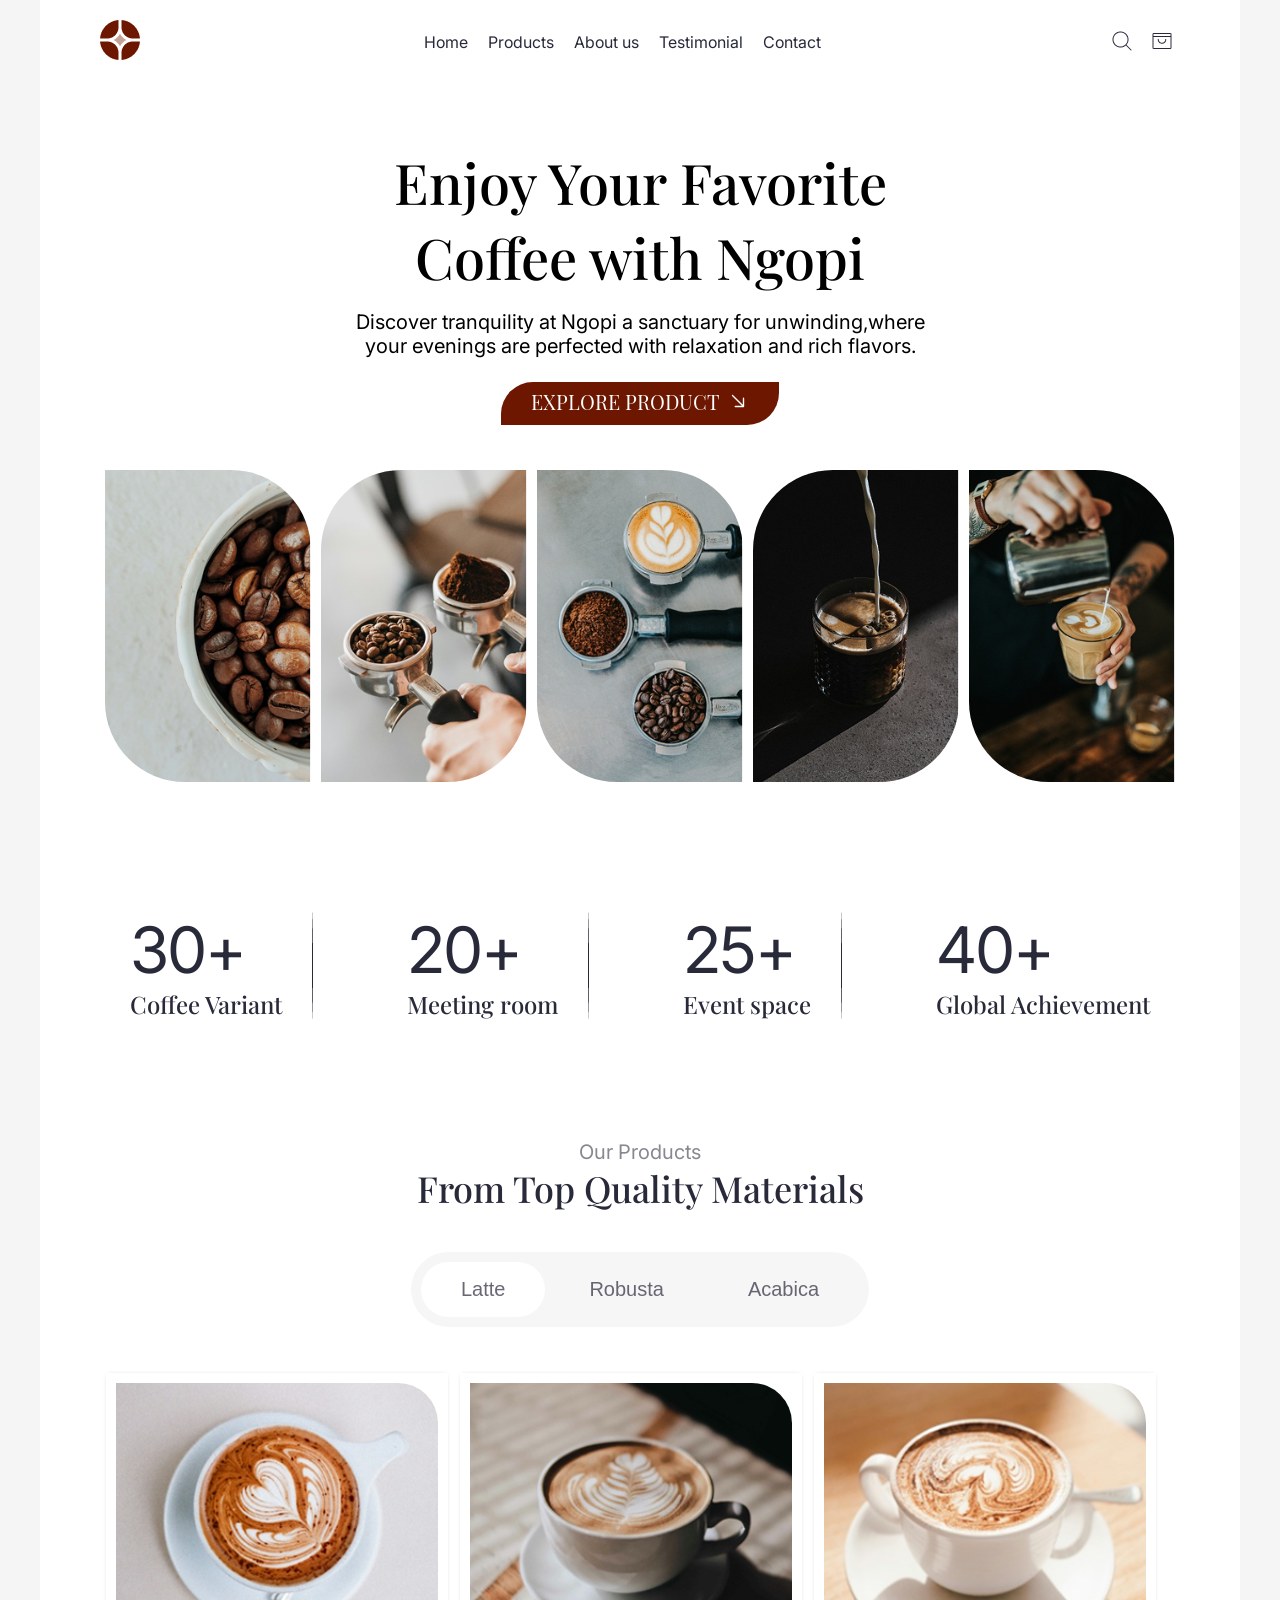
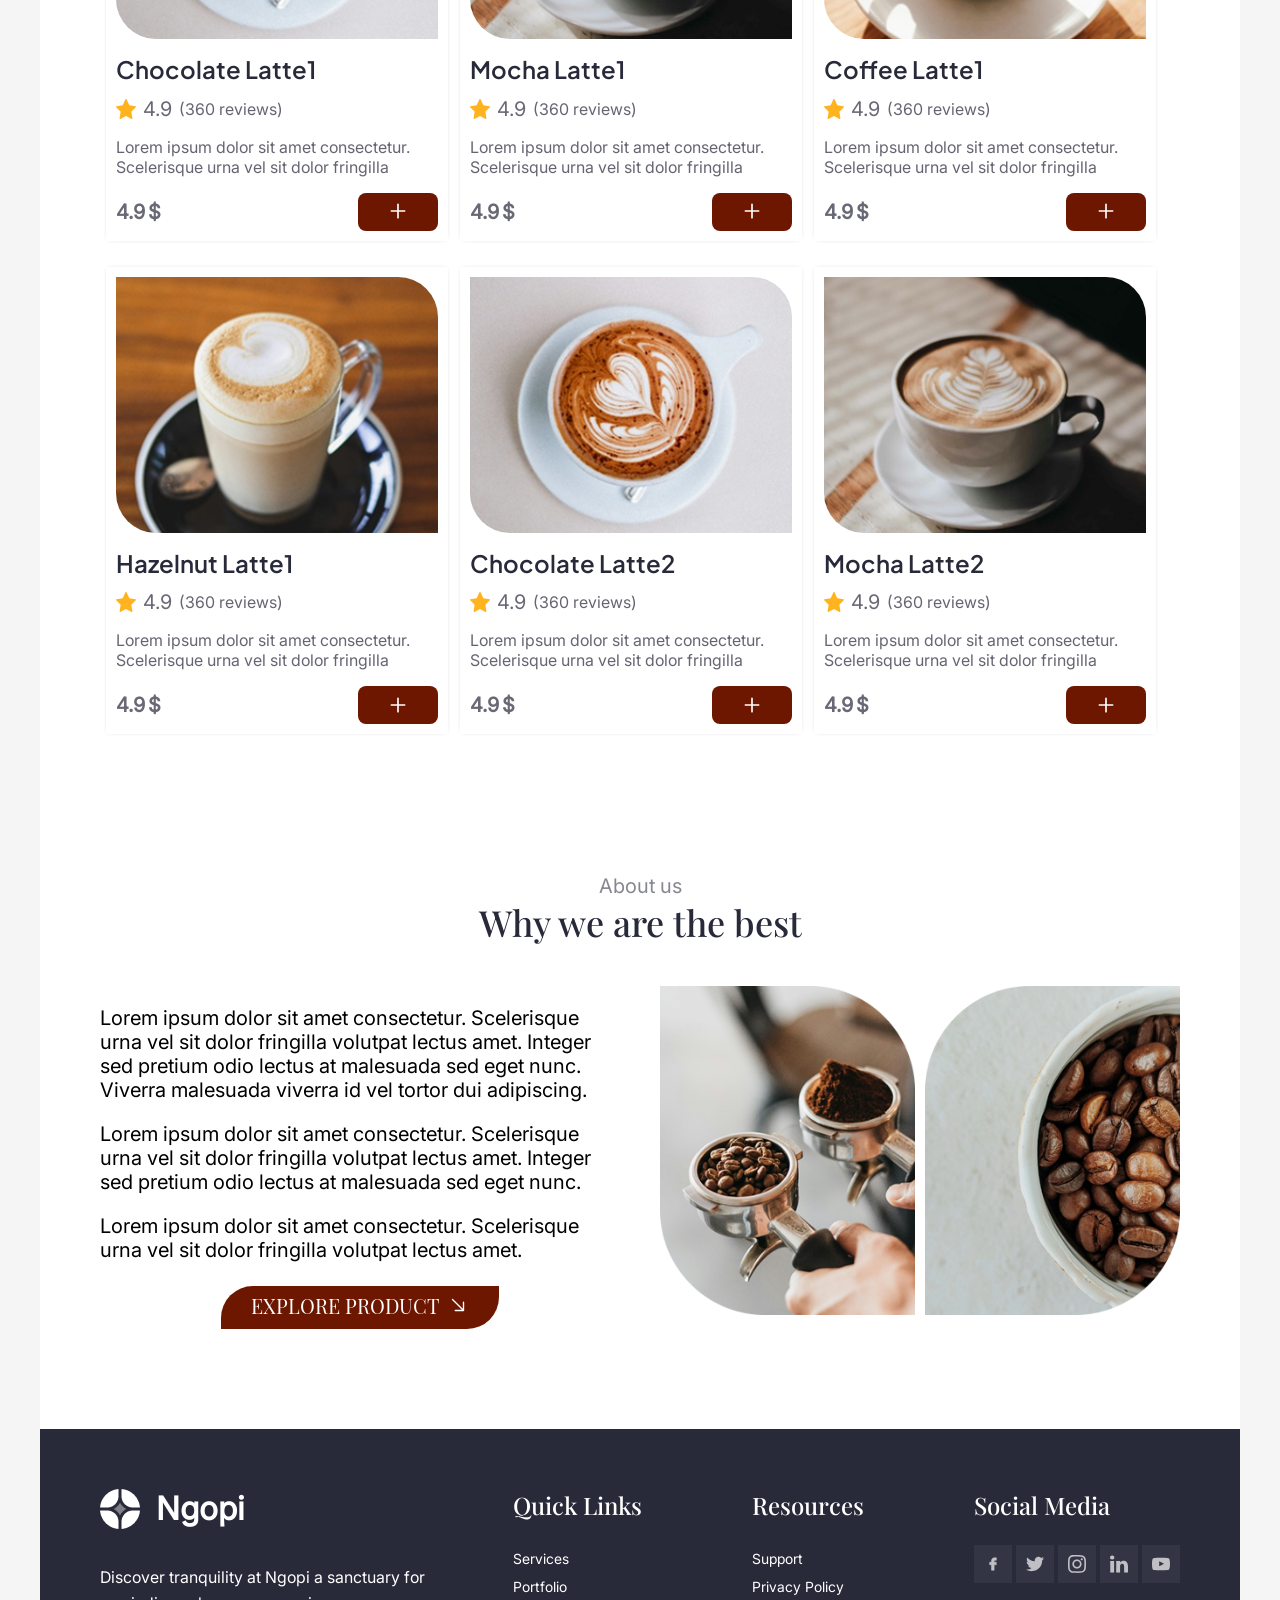
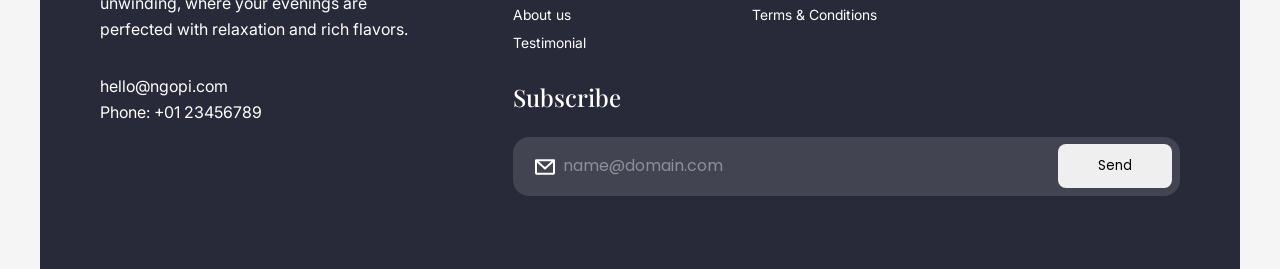
==== commit 780a927a: "Contact Form validation, subscribe validation, header-fixed, button and input click animation, explo" ====
--- a/index.html
+++ b/index.html
@@ -16,7 +16,7 @@
             <div class="inner-container">
                 <h1>Enjoy Your Favorite Coffee with Ngopi</h1>
                 <p>Discover tranquility at Ngopi a sanctuary for unwinding,where your evenings are perfected with relaxation and rich flavors.</p>
-                <a href="#">
+                <a href="#" id="explore">
                     Explore Product 
                     <img src="/images/arrowRight.svg">
                 </a>
@@ -74,7 +74,7 @@
                 </div>
                 <div class="coffee-slider slider1 active">
                     <div class="slider-items">
-                        <div class="slider-item">
+                        <div class="slider-item" data-id="1">
                             <div class="radius-1">
                                 <img class="item-img" src="/images/slider1.png">
                             </div>
@@ -87,10 +87,10 @@
                             <p class="about-coffee">Lorem ipsum dolor sit amet consectetur. Scelerisque urna vel sit dolor fringilla</p>
                             <div class="addToCart">
                                 <div><span class="price">4.9</span><span>$</span></div>
-                                <button class="add-to-cart">+</button>
-                            </div>
-                        </div>
-                        <div class="slider-item">
+                                <button class="add-to-cart"><img src='/images/plus.svg'></button>
+                            </div>
+                        </div>
+                        <div class="slider-item" data-id="2">
                             <div class="radius-1">
                                 <img class="item-img" src="/images/slider2.png">
                             </div>
@@ -103,10 +103,10 @@
                             <p class="about-coffee">Lorem ipsum dolor sit amet consectetur. Scelerisque urna vel sit dolor fringilla</p>
                             <div class="addToCart">
                                 <div><span class="price">4.9</span><span>$</span></div>
-                                <button class="add-to-cart">+</button>
-                            </div>
-                        </div>
-                        <div class="slider-item">
+                                <button class="add-to-cart"><img src='/images/plus.svg'></button>
+                            </div>
+                        </div>
+                        <div class="slider-item" data-id="3">
                             <div class="radius-1">
                                 <img class="item-img" src="/images/slider3.png">
                             </div>
@@ -119,10 +119,10 @@
                             <p class="about-coffee">Lorem ipsum dolor sit amet consectetur. Scelerisque urna vel sit dolor fringilla</p>
                             <div class="addToCart">
                                 <div><span class="price">4.9</span><span>$</span></div>
-                                <button class="add-to-cart">+</button>
-                            </div>
-                        </div>
-                        <div class="slider-item">
+                                <button class="add-to-cart"><img src='/images/plus.svg'></button>
+                            </div>
+                        </div>
+                        <div class="slider-item" data-id="4">
                             <div class="radius-1">
                                 <img class="item-img" src="/images/slider4.png">
                             </div>
@@ -135,10 +135,10 @@
                             <p class="about-coffee">Lorem ipsum dolor sit amet consectetur. Scelerisque urna vel sit dolor fringilla</p>
                             <div class="addToCart">
                                 <div><span class="price">4.9</span><span>$</span></div>
-                                <button class="add-to-cart">+</button>
-                            </div>
-                        </div>
-                        <div class="slider-item">
+                                <button class="add-to-cart"><img src='/images/plus.svg'></button>
+                            </div>
+                        </div>
+                        <div class="slider-item" data-id="5">
                             <div class="radius-1">
                                 <img class="item-img" src="/images/slider1.png">
                             </div>
@@ -151,10 +151,10 @@
                             <p class="about-coffee">Lorem ipsum dolor sit amet consectetur. Scelerisque urna vel sit dolor fringilla</p>
                             <div class="addToCart">
                                 <div><span class="price">4.9</span><span>$</span></div>
-                                <button class="add-to-cart">+</button>
-                            </div>
-                        </div>
-                        <div class="slider-item">
+                                <button class="add-to-cart"><img src='/images/plus.svg'></button>
+                            </div>
+                        </div>
+                        <div class="slider-item" data-id="6">
                             <div class="radius-1">
                                 <img class="item-img" src="/images/slider2.png">
                             </div>
@@ -167,326 +167,209 @@
                             <p class="about-coffee">Lorem ipsum dolor sit amet consectetur. Scelerisque urna vel sit dolor fringilla</p>
                             <div class="addToCart">
                                 <div><span class="price">4.9</span><span>$</span></div>
-                                <button class="add-to-cart">+</button>
-                            </div>
-                        </div>
-                        <div class="slider-item">
-                            <div class="radius-1">
-                                <img class="item-img" src="/images/slider3.png">
-                            </div>
-                            <p class="product-name">Coffee Latte2</p>
-                            <div class="rate">
-                                <img src="/images/star.svg">
-                                <p>4.9</p>
-                                <span>(360 reviews)</span>
-                            </div>
-                            <p class="about-coffee">Lorem ipsum dolor sit amet consectetur. Scelerisque urna vel sit dolor fringilla</p>
-                            <div class="addToCart">
-                                <div><span class="price">4.9</span><span>$</span></div>
-                                <button class="add-to-cart">+</button>
-                            </div>
-                        </div>
-                        <div class="slider-item">
-                            <div class="radius-1">
-                                <img class="item-img" src="/images/slider4.png">
-                            </div>
-                            <p class="product-name">Hazelnut Latte2</p>
-                            <div class="rate">
-                                <img src="/images/star.svg">
-                                <p>4.9</p>
-                                <span>(360 reviews)</span>
-                            </div>
-                            <p class="about-coffee">Lorem ipsum dolor sit amet consectetur. Scelerisque urna vel sit dolor fringilla</p>
-                            <div class="addToCart">
-                                <div><span class="price">4.9</span><span>$</span></div>
-                                <button class="add-to-cart">+</button>
-                            </div>
-                        </div>
-                    </div>
-                    <div class="slider-dots">
-                        <span class="active" data-index="0"></span>
-                        <span data-index="1"></span>
-                        <span data-index="2"></span>
-                        <span data-index="3"></span>
-                        <span data-index="4"></span>
+                                <button class="add-to-cart"><img src='/images/plus.svg'></button>
+                            </div>
+                        </div>
                     </div>
                 </div>
                 <div class="coffee-slider slider2">
                     <div class="slider-items">
-                        <div class="slider-item">
-                            <div class="radius-1">
-                                <img class="item-img" src="/images/slider1.png">
-                            </div>
-                            <p class="product-name">Chocolate Latte1</p>
-                            <div class="rate">
-                                <img src="/images/star.svg">
-                                <p>4.9</p>
-                                <span>(360 reviews)</span>
-                            </div>
-                            <p class="about-coffee">Lorem ipsum dolor sit amet consectetur. Scelerisque urna vel sit dolor fringilla</p>
-                            <div class="addToCart">
-                                <div><span class="price">4.9</span><span>$</span></div>
-                                <button class="add-to-cart">+</button>
-                            </div>
-                        </div>
-                        <div class="slider-item">
-                            <div class="radius-1">
-                                <img class="item-img" src="/images/slider2.png">
-                            </div>
-                            <p class="product-name">Mocha Latte1</p>
-                            <div class="rate">
-                                <img src="/images/star.svg">
-                                <p>4.9</p>
-                                <span>(360 reviews)</span>
-                            </div>
-                            <p class="about-coffee">Lorem ipsum dolor sit amet consectetur. Scelerisque urna vel sit dolor fringilla</p>
-                            <div class="addToCart">
-                                <div><span class="price">4.9</span><span>$</span></div>
-                                <button class="add-to-cart">+</button>
-                            </div>
-                        </div>
-                        <div class="slider-item">
+                        <div class="slider-item" data-id="9">
+                            <div class="radius-1">
+                                <img class="item-img" src="/images/slider1.png">
+                            </div>
+                            <p class="product-name">Chocolate Robusta</p>
+                            <div class="rate">
+                                <img src="/images/star.svg">
+                                <p>4.9</p>
+                                <span>(360 reviews)</span>
+                            </div>
+                            <p class="about-coffee">Lorem ipsum dolor sit amet consectetur. Scelerisque urna vel sit dolor fringilla</p>
+                            <div class="addToCart">
+                                <div><span class="price">4.9</span><span>$</span></div>
+                                <button class="add-to-cart"><img src='/images/plus.svg'></button>
+                            </div>
+                        </div>
+                        <div class="slider-item" data-id="10">
+                            <div class="radius-1">
+                                <img class="item-img" src="/images/slider2.png">
+                            </div>
+                            <p class="product-name">Mocha Robusta</p>
+                            <div class="rate">
+                                <img src="/images/star.svg">
+                                <p>4.9</p>
+                                <span>(360 reviews)</span>
+                            </div>
+                            <p class="about-coffee">Lorem ipsum dolor sit amet consectetur. Scelerisque urna vel sit dolor fringilla</p>
+                            <div class="addToCart">
+                                <div><span class="price">4.9</span><span>$</span></div>
+                                <button class="add-to-cart"><img src='/images/plus.svg'></button>
+                            </div>
+                        </div>
+                        <div class="slider-item" data-id="11">
                             <div class="radius-1">
                                 <img class="item-img" src="/images/slider3.png">
                             </div>
-                            <p class="product-name">Coffee Latte1</p>
-                            <div class="rate">
-                                <img src="/images/star.svg">
-                                <p>4.9</p>
-                                <span>(360 reviews)</span>
-                            </div>
-                            <p class="about-coffee">Lorem ipsum dolor sit amet consectetur. Scelerisque urna vel sit dolor fringilla</p>
-                            <div class="addToCart">
-                                <div><span class="price">4.9</span><span>$</span></div>
-                                <button class="add-to-cart">+</button>
-                            </div>
-                        </div>
-                        <div class="slider-item">
+                            <p class="product-name">Coffee Robusta</p>
+                            <div class="rate">
+                                <img src="/images/star.svg">
+                                <p>4.9</p>
+                                <span>(360 reviews)</span>
+                            </div>
+                            <p class="about-coffee">Lorem ipsum dolor sit amet consectetur. Scelerisque urna vel sit dolor fringilla</p>
+                            <div class="addToCart">
+                                <div><span class="price">4.9</span><span>$</span></div>
+                                <button class="add-to-cart"><img src='/images/plus.svg'></button>
+                            </div>
+                        </div>
+                        <div class="slider-item" data-id="12">
                             <div class="radius-1">
                                 <img class="item-img" src="/images/slider4.png">
                             </div>
-                            <p class="product-name">Hazelnut Latte1</p>
-                            <div class="rate">
-                                <img src="/images/star.svg">
-                                <p>4.9</p>
-                                <span>(360 reviews)</span>
-                            </div>
-                            <p class="about-coffee">Lorem ipsum dolor sit amet consectetur. Scelerisque urna vel sit dolor fringilla</p>
-                            <div class="addToCart">
-                                <div><span class="price">4.9</span><span>$</span></div>
-                                <button class="add-to-cart">+</button>
-                            </div>
-                        </div>
-                        <div class="slider-item">
-                            <div class="radius-1">
-                                <img class="item-img" src="/images/slider1.png">
-                            </div>
-                            <p class="product-name">Chocolate Latte2</p>
-                            <div class="rate">
-                                <img src="/images/star.svg">
-                                <p>4.9</p>
-                                <span>(360 reviews)</span>
-                            </div>
-                            <p class="about-coffee">Lorem ipsum dolor sit amet consectetur. Scelerisque urna vel sit dolor fringilla</p>
-                            <div class="addToCart">
-                                <div><span class="price">4.9</span><span>$</span></div>
-                                <button class="add-to-cart">+</button>
-                            </div>
-                        </div>
-                        <div class="slider-item">
-                            <div class="radius-1">
-                                <img class="item-img" src="/images/slider2.png">
-                            </div>
-                            <p class="product-name">Mocha Latte2</p>
-                            <div class="rate">
-                                <img src="/images/star.svg">
-                                <p>4.9</p>
-                                <span>(360 reviews)</span>
-                            </div>
-                            <p class="about-coffee">Lorem ipsum dolor sit amet consectetur. Scelerisque urna vel sit dolor fringilla</p>
-                            <div class="addToCart">
-                                <div><span class="price">4.9</span><span>$</span></div>
-                                <button class="add-to-cart">+</button>
-                            </div>
-                        </div>
-                        <div class="slider-item">
-                            <div class="radius-1">
-                                <img class="item-img" src="/images/slider3.png">
-                            </div>
-                            <p class="product-name">Coffee Latte2</p>
-                            <div class="rate">
-                                <img src="/images/star.svg">
-                                <p>4.9</p>
-                                <span>(360 reviews)</span>
-                            </div>
-                            <p class="about-coffee">Lorem ipsum dolor sit amet consectetur. Scelerisque urna vel sit dolor fringilla</p>
-                            <div class="addToCart">
-                                <div><span class="price">4.9</span><span>$</span></div>
-                                <button class="add-to-cart">+</button>
-                            </div>
-                        </div>
-                        <div class="slider-item">
-                            <div class="radius-1">
-                                <img class="item-img" src="/images/slider4.png">
-                            </div>
-                            <p class="product-name">Hazelnut Latte2</p>
-                            <div class="rate">
-                                <img src="/images/star.svg">
-                                <p>4.9</p>
-                                <span>(360 reviews)</span>
-                            </div>
-                            <p class="about-coffee">Lorem ipsum dolor sit amet consectetur. Scelerisque urna vel sit dolor fringilla</p>
-                            <div class="addToCart">
-                                <div><span class="price">4.9</span><span>$</span></div>
-                                <button class="add-to-cart">+</button>
-                            </div>
-                        </div>
-                    </div>
-                    <div class="slider-dots">
-                        <span class="active" data-index="0"></span>
-                        <span data-index="1"></span>
-                        <span data-index="2"></span>
-                        <span data-index="3"></span>
-                        <span data-index="4"></span>
+                            <p class="product-name">Hazelnut Robusta</p>
+                            <div class="rate">
+                                <img src="/images/star.svg">
+                                <p>4.9</p>
+                                <span>(360 reviews)</span>
+                            </div>
+                            <p class="about-coffee">Lorem ipsum dolor sit amet consectetur. Scelerisque urna vel sit dolor fringilla</p>
+                            <div class="addToCart">
+                                <div><span class="price">4.9</span><span>$</span></div>
+                                <button class="add-to-cart"><img src='/images/plus.svg'></button>
+                            </div>
+                        </div>
+                        <div class="slider-item" data-id="13">
+                            <div class="radius-1">
+                                <img class="item-img" src="/images/slider1.png">
+                            </div>
+                            <p class="product-name">Chocolate Robusta</p>
+                            <div class="rate">
+                                <img src="/images/star.svg">
+                                <p>4.9</p>
+                                <span>(360 reviews)</span>
+                            </div>
+                            <p class="about-coffee">Lorem ipsum dolor sit amet consectetur. Scelerisque urna vel sit dolor fringilla</p>
+                            <div class="addToCart">
+                                <div><span class="price">4.9</span><span>$</span></div>
+                                <button class="add-to-cart"><img src='/images/plus.svg'></button>
+                            </div>
+                        </div>
+                        <div class="slider-item" data-id="14">
+                            <div class="radius-1">
+                                <img class="item-img" src="/images/slider2.png">
+                            </div>
+                            <p class="product-name">Mocha Robusta</p>
+                            <div class="rate">
+                                <img src="/images/star.svg">
+                                <p>4.9</p>
+                                <span>(360 reviews)</span>
+                            </div>
+                            <p class="about-coffee">Lorem ipsum dolor sit amet consectetur. Scelerisque urna vel sit dolor fringilla</p>
+                            <div class="addToCart">
+                                <div><span class="price">4.9</span><span>$</span></div>
+                                <button class="add-to-cart"><img src='/images/plus.svg'></button>
+                            </div>
+                        </div>
                     </div>
                 </div>
                 <div class="coffee-slider slider3">
                     <div class="slider-items">
-                        <div class="slider-item">
-                            <div class="radius-1">
-                                <img class="item-img" src="/images/slider1.png">
-                            </div>
-                            <p class="product-name">Chocolate Latte1</p>
-                            <div class="rate">
-                                <img src="/images/star.svg">
-                                <p>4.9</p>
-                                <span>(360 reviews)</span>
-                            </div>
-                            <p class="about-coffee">Lorem ipsum dolor sit amet consectetur. Scelerisque urna vel sit dolor fringilla</p>
-                            <div class="addToCart">
-                                <div><span class="price">4.9</span><span>$</span></div>
-                                <button class="add-to-cart">+</button>
-                            </div>
-                        </div>
-                        <div class="slider-item">
-                            <div class="radius-1">
-                                <img class="item-img" src="/images/slider2.png">
-                            </div>
-                            <p class="product-name">Mocha Latte1</p>
-                            <div class="rate">
-                                <img src="/images/star.svg">
-                                <p>4.9</p>
-                                <span>(360 reviews)</span>
-                            </div>
-                            <p class="about-coffee">Lorem ipsum dolor sit amet consectetur. Scelerisque urna vel sit dolor fringilla</p>
-                            <div class="addToCart">
-                                <div><span class="price">4.9</span><span>$</span></div>
-                                <button class="add-to-cart">+</button>
-                            </div>
-                        </div>
-                        <div class="slider-item">
+                        <div class="slider-item" data-id="17">
+                            <div class="radius-1">
+                                <img class="item-img" src="/images/slider1.png">
+                            </div>
+                            <p class="product-name">Chocolate Acabica</p>
+                            <div class="rate">
+                                <img src="/images/star.svg">
+                                <p>4.9</p>
+                                <span>(360 reviews)</span>
+                            </div>
+                            <p class="about-coffee">Lorem ipsum dolor sit amet consectetur. Scelerisque urna vel sit dolor fringilla</p>
+                            <div class="addToCart">
+                                <div><span class="price">4.9</span><span>$</span></div>
+                                <button class="add-to-cart"><img src='/images/plus.svg'></button>
+                            </div>
+                        </div>
+                        <div class="slider-item" data-id="18">
+                            <div class="radius-1">
+                                <img class="item-img" src="/images/slider2.png">
+                            </div>
+                            <p class="product-name">Mocha Acabica</p>
+                            <div class="rate">
+                                <img src="/images/star.svg">
+                                <p>4.9</p>
+                                <span>(360 reviews)</span>
+                            </div>
+                            <p class="about-coffee">Lorem ipsum dolor sit amet consectetur. Scelerisque urna vel sit dolor fringilla</p>
+                            <div class="addToCart">
+                                <div><span class="price">4.9</span><span>$</span></div>
+                                <button class="add-to-cart"><img src='/images/plus.svg'></button>
+                            </div>
+                        </div>
+                        <div class="slider-item" data-id="19">
                             <div class="radius-1">
                                 <img class="item-img" src="/images/slider3.png">
                             </div>
-                            <p class="product-name">Coffee Latte1</p>
-                            <div class="rate">
-                                <img src="/images/star.svg">
-                                <p>4.9</p>
-                                <span>(360 reviews)</span>
-                            </div>
-                            <p class="about-coffee">Lorem ipsum dolor sit amet consectetur. Scelerisque urna vel sit dolor fringilla</p>
-                            <div class="addToCart">
-                                <div><span class="price">4.9</span><span>$</span></div>
-                                <button class="add-to-cart">+</button>
-                            </div>
-                        </div>
-                        <div class="slider-item">
+                            <p class="product-name">Coffee Acabica</p>
+                            <div class="rate">
+                                <img src="/images/star.svg">
+                                <p>4.9</p>
+                                <span>(360 reviews)</span>
+                            </div>
+                            <p class="about-coffee">Lorem ipsum dolor sit amet consectetur. Scelerisque urna vel sit dolor fringilla</p>
+                            <div class="addToCart">
+                                <div><span class="price">4.9</span><span>$</span></div>
+                                <button class="add-to-cart"><img src='/images/plus.svg'></button>
+                            </div>
+                        </div>
+                        <div class="slider-item" data-id="20">
                             <div class="radius-1">
                                 <img class="item-img" src="/images/slider4.png">
                             </div>
-                            <p class="product-name">Hazelnut Latte1</p>
-                            <div class="rate">
-                                <img src="/images/star.svg">
-                                <p>4.9</p>
-                                <span>(360 reviews)</span>
-                            </div>
-                            <p class="about-coffee">Lorem ipsum dolor sit amet consectetur. Scelerisque urna vel sit dolor fringilla</p>
-                            <div class="addToCart">
-                                <div><span class="price">4.9</span><span>$</span></div>
-                                <button class="add-to-cart">+</button>
-                            </div>
-                        </div>
-                        <div class="slider-item">
-                            <div class="radius-1">
-                                <img class="item-img" src="/images/slider1.png">
-                            </div>
-                            <p class="product-name">Chocolate Latte2</p>
-                            <div class="rate">
-                                <img src="/images/star.svg">
-                                <p>4.9</p>
-                                <span>(360 reviews)</span>
-                            </div>
-                            <p class="about-coffee">Lorem ipsum dolor sit amet consectetur. Scelerisque urna vel sit dolor fringilla</p>
-                            <div class="addToCart">
-                                <div><span class="price">4.9</span><span>$</span></div>
-                                <button class="add-to-cart">+</button>
-                            </div>
-                        </div>
-                        <div class="slider-item">
-                            <div class="radius-1">
-                                <img class="item-img" src="/images/slider2.png">
-                            </div>
-                            <p class="product-name">Mocha Latte2</p>
-                            <div class="rate">
-                                <img src="/images/star.svg">
-                                <p>4.9</p>
-                                <span>(360 reviews)</span>
-                            </div>
-                            <p class="about-coffee">Lorem ipsum dolor sit amet consectetur. Scelerisque urna vel sit dolor fringilla</p>
-                            <div class="addToCart">
-                                <div><span class="price">4.9</span><span>$</span></div>
-                                <button class="add-to-cart">+</button>
-                            </div>
-                        </div>
-                        <div class="slider-item">
-                            <div class="radius-1">
-                                <img class="item-img" src="/images/slider3.png">
-                            </div>
-                            <p class="product-name">Coffee Latte2</p>
-                            <div class="rate">
-                                <img src="/images/star.svg">
-                                <p>4.9</p>
-                                <span>(360 reviews)</span>
-                            </div>
-                            <p class="about-coffee">Lorem ipsum dolor sit amet consectetur. Scelerisque urna vel sit dolor fringilla</p>
-                            <div class="addToCart">
-                                <div><span class="price">4.9</span><span>$</span></div>
-                                <button class="add-to-cart">+</button>
-                            </div>
-                        </div>
-                        <div class="slider-item">
-                            <div class="radius-1">
-                                <img class="item-img" src="/images/slider4.png">
-                            </div>
-                            <p class="product-name">Hazelnut Latte2</p>
-                            <div class="rate">
-                                <img src="/images/star.svg">
-                                <p>4.9</p>
-                                <span>(360 reviews)</span>
-                            </div>
-                            <p class="about-coffee">Lorem ipsum dolor sit amet consectetur. Scelerisque urna vel sit dolor fringilla</p>
-                            <div class="addToCart">
-                                <div><span class="price">4.9</span><span>$</span></div>
-                                <button class="add-to-cart">+</button>
-                            </div>
-                        </div>
-                    </div>
-                    <div class="slider-dots slider3">
-                        <span class="active" data-index="0"></span>
-                        <span data-index="1"></span>
-                        <span data-index="2"></span>
-                        <span data-index="3"></span>
-                        <span data-index="4"></span>
+                            <p class="product-name">Hazelnut Acabica</p>
+                            <div class="rate">
+                                <img src="/images/star.svg">
+                                <p>4.9</p>
+                                <span>(360 reviews)</span>
+                            </div>
+                            <p class="about-coffee">Lorem ipsum dolor sit amet consectetur. Scelerisque urna vel sit dolor fringilla</p>
+                            <div class="addToCart">
+                                <div><span class="price">4.9</span><span>$</span></div>
+                                <button class="add-to-cart"><img src='/images/plus.svg'></button>
+                            </div>
+                        </div>
+                        <div class="slider-item" data-id="21">
+                            <div class="radius-1">
+                                <img class="item-img" src="/images/slider1.png">
+                            </div>
+                            <p class="product-name">Chocolate Acabica</p>
+                            <div class="rate">
+                                <img src="/images/star.svg">
+                                <p>4.9</p>
+                                <span>(360 reviews)</span>
+                            </div>
+                            <p class="about-coffee">Lorem ipsum dolor sit amet consectetur. Scelerisque urna vel sit dolor fringilla</p>
+                            <div class="addToCart">
+                                <div><span class="price">4.9</span><span>$</span></div>
+                                <button class="add-to-cart"><img src='/images/plus.svg'></button>
+                            </div>
+                        </div>
+                        <div class="slider-item" data-id="22">
+                            <div class="radius-1">
+                                <img class="item-img" src="/images/slider2.png">
+                            </div>
+                            <p class="product-name">Mocha Acabica</p>
+                            <div class="rate">
+                                <img src="/images/star.svg">
+                                <p>4.9</p>
+                                <span>(360 reviews)</span>
+                            </div>
+                            <p class="about-coffee">Lorem ipsum dolor sit amet consectetur. Scelerisque urna vel sit dolor fringilla</p>
+                            <div class="addToCart">
+                                <div><span class="price">4.9</span><span>$</span></div>
+                                <button class="add-to-cart"><img src='/images/plus.svg'></button>
+                            </div>
+                        </div>
                     </div>
                 </div>
             </div>
--- a/style.css
+++ b/style.css
@@ -32,13 +32,26 @@
     font-family: 'Inter';
     font-size:16px;
 }
+button,a{
+    cursor:pointer;
+}
+input,button{
+    transition: all 0.2s linear;;
+}
+button:active{
+    transform: scale(0.9);
+}
+input:focus-visible{
+    outline: none;
+    transform: scale(1.01);
+}
 .container{
     max-width: 1200px;
     background: var(--white);
     margin: auto;
 }
 .inner-container{
-    padding:80px;
+    padding:60px;
 }
 .explore .images{
     display: flex;
@@ -125,7 +138,7 @@
     margin:0;
 }
 .rate img{
-    width:24px;
+    width:20px;
 }
 .products-title{
     text-align:center;
@@ -163,15 +176,23 @@
 }
 .slider-items{
     display:flex;
-    transition: 2s linear;
+    flex-wrap:wrap;
 }
 .slider-item{
-    width:240px;
+    width: calc(100%/3 - 18px);
     padding: 10px;
+    margin:6px;
     flex-shrink: 0;
+    box-sizing: border-box;
+    margin-bottom: 20px;
+    box-shadow: 0px 0px 5px -3px #282a3a70;
 }
 .item-img{
     width:100%;
+}
+.add-to-cart img{
+    width:20px;
+    height: 20px;
 }
 .addToCart{
     display: flex;
@@ -212,12 +233,13 @@
     border: none;
     color: var(--white);
     background: var(--brown);
-    padding: 4px 30px;
     border-radius: 8px;
-    font-size: 26px;
+    height: 38px;
+    width: 80px;
+    padding-top: 3px;
+    transition: transform 0.1s linear;
 }
 .coffee-slider{
-    overflow: hidden;
     display:none;
 }
 .coffee-slider.active{
@@ -237,7 +259,6 @@
     border-radius: 7px;
     display: inline-block;
 }
-
 @media screen and (min-width: 992px) {
     .explore h1{
         font-size: 56px;
@@ -259,6 +280,26 @@
     .proof-item-text{
         font-size: 20px;
     }
+    .product-types button {
+        padding: 7px 30px;
+    }
+    .products-title p {
+        font-size: 30px;
+    }
+    .about-title p{
+        margin: 0 !important;
+        font-size: 30px !important;
+    }
+    .product-name {
+        font-size: 20px;
+    }
+    .add-to-cart {
+        height: 31px;
+        width: 60px;
+    }
+    .about-inner p {
+        font-size: 18px;
+    }
 }
 @media screen and (max-width: 767px) {
     .explore .radius1 img{
@@ -283,10 +324,24 @@
         font-size: 18px;
     }
     .proof-item .count {
-        font-size: 40px;
+        font-size: 30px;
     }
     .proof-item {
         padding: 0 10px;
+    }
+    .slider-item{
+        width: calc(100%/2 - 20px);
+        margin:10px;
+    }
+    .products-title p, .about-title p{
+        font-size: 26px;
+    }
+    .product-types button {
+        padding: 7px 18px;
+        font-size: 18px;
+    }
+    .products-title p,.product-types{
+        margin-bottom: 20px;
     }
 }
 @media screen and (max-width: 575px) {
@@ -317,4 +372,7 @@
     .proof{
         display: none;
     }
+    .slider-item{
+        width: 100%;
+    }
 }
--- a/components/header/index.css
+++ b/components/header/index.css
@@ -12,19 +12,25 @@
     display: flex;
     justify-content: space-between;
     align-items: center;
-    padding:16px 80px;
+    padding:16px 60px;
 }
 .header-left img{
     width:24px;
 }
-.menu{
+#header{
+    position: sticky;
+    top:0;
+    background: white;
+    z-index:2;
+}
+.menu ul{
     list-style: none;
     padding: 0;
     display:flex;
     gap:20px;
 }
 .menu a{
-    font-size: 14px;
+    font-size: 16px;
     font-family: 'Inter';
     text-decoration: none;
     color: var(--black);
@@ -48,6 +54,16 @@
 .close-menu img{
     width:20px;
 }
+.cart-count{
+    display: none;
+    font-size: 10px;
+    background: var(--brown);
+    border-radius: 15px;
+    padding: 2px 5px;
+    margin-left: -12px;
+    color: var(--white);
+}
+
 @media screen and (max-width: 991px) {
     .header-container{
         padding:16px 30px;
@@ -67,12 +83,23 @@
         left: 0;
         width: 100%;
         background: var(--black);
-        padding: 50px 20px 30px 20px;
         box-sizing: border-box;
-        display: none;
+        display: inline-block;
+        opacity: 0;
+        height: 0;
+        z-index:-1;
+        transition: all 0.3s linear;
     }
     .menu.show {
-        display: block;
+        opacity: 1;
+        z-index:2;
+        height: max-content;
+    }
+    .menu ul{
+        display: inline-block;
+        padding: 30px 40px 30px 40px;
+        width: 100%;
+        box-sizing: border-box;
     }
     .menu.show a{
         color: white;
--- a/components/footer/index.css
+++ b/components/footer/index.css
@@ -94,6 +94,7 @@
     border: none;
     box-sizing: border-box;
     padding-left:50px;
+    color:var(--white);
 }
 .subscribe-form button{
     border: none;
@@ -109,7 +110,11 @@
     font-family: 'Poppins';
     font-size: 16px;
 }
+.mail-error{
+    color:var(--white);
+    font-size: 13px;
 
+}
 @media screen and (max-width: 991px) {
     .inner-container {
         padding: 30px;
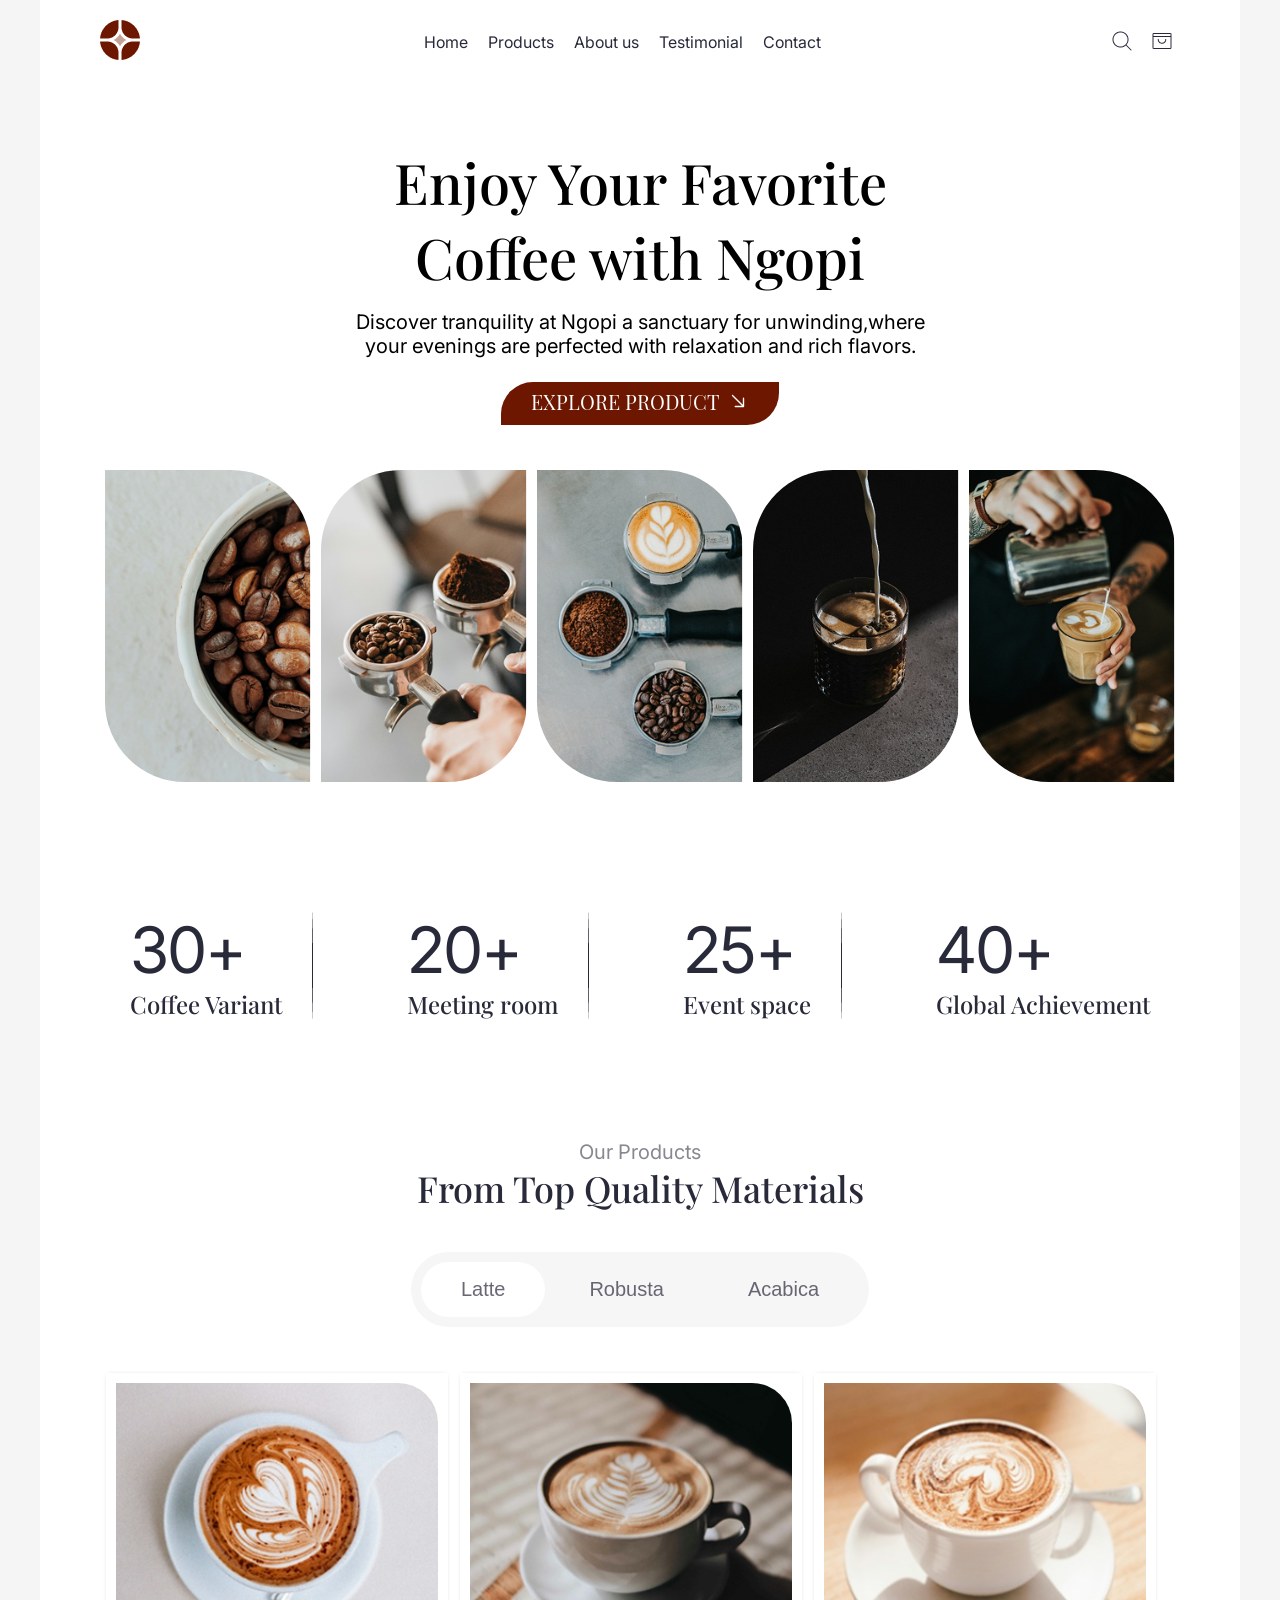
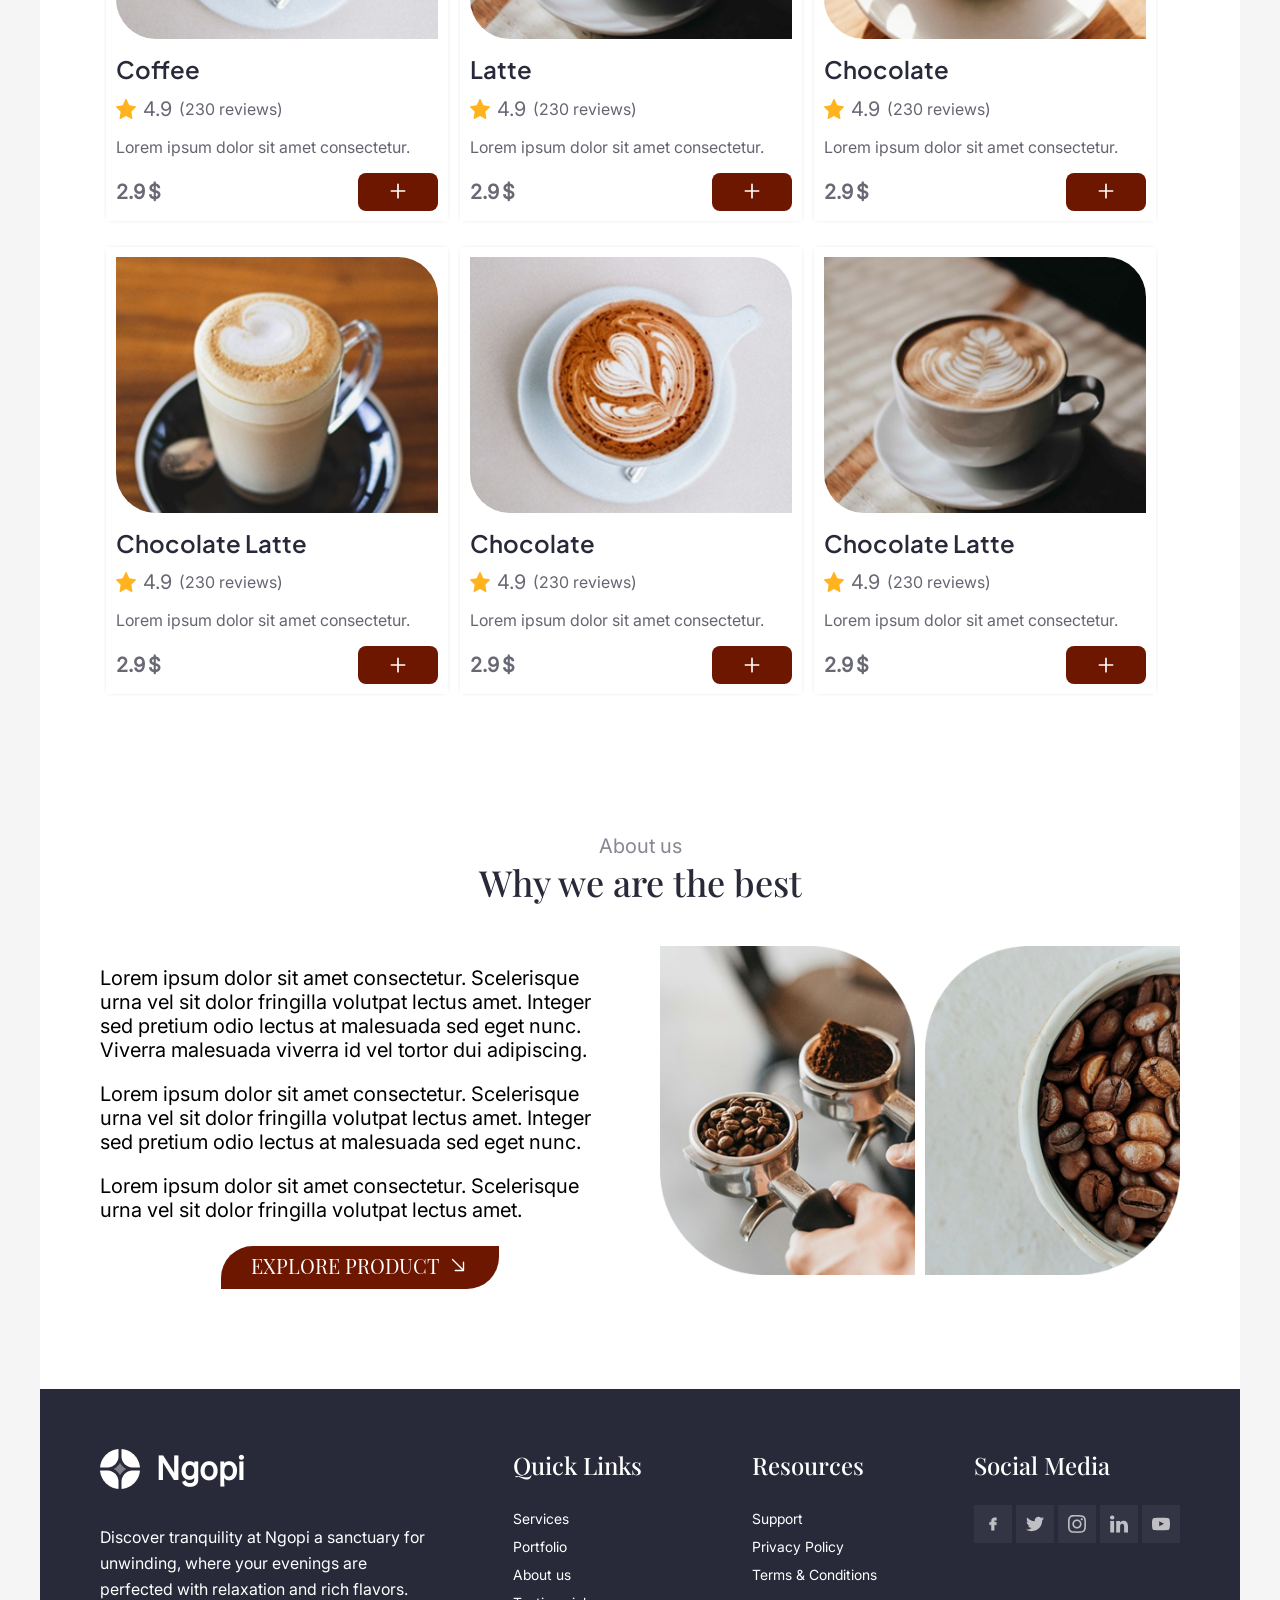
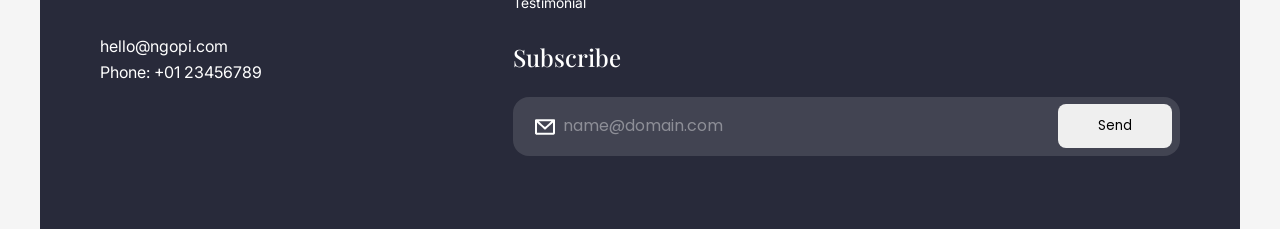
==== commit c72e200e: "Products loaded from components/products.json" ====
--- a/index.html
+++ b/index.html
@@ -73,304 +73,13 @@
                     <button class="acabia" data-id="3">Acabica</button>
                 </div>
                 <div class="coffee-slider slider1 active">
-                    <div class="slider-items">
-                        <div class="slider-item" data-id="1">
-                            <div class="radius-1">
-                                <img class="item-img" src="/images/slider1.png">
-                            </div>
-                            <p class="product-name">Chocolate Latte1</p>
-                            <div class="rate">
-                                <img src="/images/star.svg">
-                                <p>4.9</p>
-                                <span>(360 reviews)</span>
-                            </div>
-                            <p class="about-coffee">Lorem ipsum dolor sit amet consectetur. Scelerisque urna vel sit dolor fringilla</p>
-                            <div class="addToCart">
-                                <div><span class="price">4.9</span><span>$</span></div>
-                                <button class="add-to-cart"><img src='/images/plus.svg'></button>
-                            </div>
-                        </div>
-                        <div class="slider-item" data-id="2">
-                            <div class="radius-1">
-                                <img class="item-img" src="/images/slider2.png">
-                            </div>
-                            <p class="product-name">Mocha Latte1</p>
-                            <div class="rate">
-                                <img src="/images/star.svg">
-                                <p>4.9</p>
-                                <span>(360 reviews)</span>
-                            </div>
-                            <p class="about-coffee">Lorem ipsum dolor sit amet consectetur. Scelerisque urna vel sit dolor fringilla</p>
-                            <div class="addToCart">
-                                <div><span class="price">4.9</span><span>$</span></div>
-                                <button class="add-to-cart"><img src='/images/plus.svg'></button>
-                            </div>
-                        </div>
-                        <div class="slider-item" data-id="3">
-                            <div class="radius-1">
-                                <img class="item-img" src="/images/slider3.png">
-                            </div>
-                            <p class="product-name">Coffee Latte1</p>
-                            <div class="rate">
-                                <img src="/images/star.svg">
-                                <p>4.9</p>
-                                <span>(360 reviews)</span>
-                            </div>
-                            <p class="about-coffee">Lorem ipsum dolor sit amet consectetur. Scelerisque urna vel sit dolor fringilla</p>
-                            <div class="addToCart">
-                                <div><span class="price">4.9</span><span>$</span></div>
-                                <button class="add-to-cart"><img src='/images/plus.svg'></button>
-                            </div>
-                        </div>
-                        <div class="slider-item" data-id="4">
-                            <div class="radius-1">
-                                <img class="item-img" src="/images/slider4.png">
-                            </div>
-                            <p class="product-name">Hazelnut Latte1</p>
-                            <div class="rate">
-                                <img src="/images/star.svg">
-                                <p>4.9</p>
-                                <span>(360 reviews)</span>
-                            </div>
-                            <p class="about-coffee">Lorem ipsum dolor sit amet consectetur. Scelerisque urna vel sit dolor fringilla</p>
-                            <div class="addToCart">
-                                <div><span class="price">4.9</span><span>$</span></div>
-                                <button class="add-to-cart"><img src='/images/plus.svg'></button>
-                            </div>
-                        </div>
-                        <div class="slider-item" data-id="5">
-                            <div class="radius-1">
-                                <img class="item-img" src="/images/slider1.png">
-                            </div>
-                            <p class="product-name">Chocolate Latte2</p>
-                            <div class="rate">
-                                <img src="/images/star.svg">
-                                <p>4.9</p>
-                                <span>(360 reviews)</span>
-                            </div>
-                            <p class="about-coffee">Lorem ipsum dolor sit amet consectetur. Scelerisque urna vel sit dolor fringilla</p>
-                            <div class="addToCart">
-                                <div><span class="price">4.9</span><span>$</span></div>
-                                <button class="add-to-cart"><img src='/images/plus.svg'></button>
-                            </div>
-                        </div>
-                        <div class="slider-item" data-id="6">
-                            <div class="radius-1">
-                                <img class="item-img" src="/images/slider2.png">
-                            </div>
-                            <p class="product-name">Mocha Latte2</p>
-                            <div class="rate">
-                                <img src="/images/star.svg">
-                                <p>4.9</p>
-                                <span>(360 reviews)</span>
-                            </div>
-                            <p class="about-coffee">Lorem ipsum dolor sit amet consectetur. Scelerisque urna vel sit dolor fringilla</p>
-                            <div class="addToCart">
-                                <div><span class="price">4.9</span><span>$</span></div>
-                                <button class="add-to-cart"><img src='/images/plus.svg'></button>
-                            </div>
-                        </div>
-                    </div>
+                    <div class="slider-items"></div>
                 </div>
                 <div class="coffee-slider slider2">
-                    <div class="slider-items">
-                        <div class="slider-item" data-id="9">
-                            <div class="radius-1">
-                                <img class="item-img" src="/images/slider1.png">
-                            </div>
-                            <p class="product-name">Chocolate Robusta</p>
-                            <div class="rate">
-                                <img src="/images/star.svg">
-                                <p>4.9</p>
-                                <span>(360 reviews)</span>
-                            </div>
-                            <p class="about-coffee">Lorem ipsum dolor sit amet consectetur. Scelerisque urna vel sit dolor fringilla</p>
-                            <div class="addToCart">
-                                <div><span class="price">4.9</span><span>$</span></div>
-                                <button class="add-to-cart"><img src='/images/plus.svg'></button>
-                            </div>
-                        </div>
-                        <div class="slider-item" data-id="10">
-                            <div class="radius-1">
-                                <img class="item-img" src="/images/slider2.png">
-                            </div>
-                            <p class="product-name">Mocha Robusta</p>
-                            <div class="rate">
-                                <img src="/images/star.svg">
-                                <p>4.9</p>
-                                <span>(360 reviews)</span>
-                            </div>
-                            <p class="about-coffee">Lorem ipsum dolor sit amet consectetur. Scelerisque urna vel sit dolor fringilla</p>
-                            <div class="addToCart">
-                                <div><span class="price">4.9</span><span>$</span></div>
-                                <button class="add-to-cart"><img src='/images/plus.svg'></button>
-                            </div>
-                        </div>
-                        <div class="slider-item" data-id="11">
-                            <div class="radius-1">
-                                <img class="item-img" src="/images/slider3.png">
-                            </div>
-                            <p class="product-name">Coffee Robusta</p>
-                            <div class="rate">
-                                <img src="/images/star.svg">
-                                <p>4.9</p>
-                                <span>(360 reviews)</span>
-                            </div>
-                            <p class="about-coffee">Lorem ipsum dolor sit amet consectetur. Scelerisque urna vel sit dolor fringilla</p>
-                            <div class="addToCart">
-                                <div><span class="price">4.9</span><span>$</span></div>
-                                <button class="add-to-cart"><img src='/images/plus.svg'></button>
-                            </div>
-                        </div>
-                        <div class="slider-item" data-id="12">
-                            <div class="radius-1">
-                                <img class="item-img" src="/images/slider4.png">
-                            </div>
-                            <p class="product-name">Hazelnut Robusta</p>
-                            <div class="rate">
-                                <img src="/images/star.svg">
-                                <p>4.9</p>
-                                <span>(360 reviews)</span>
-                            </div>
-                            <p class="about-coffee">Lorem ipsum dolor sit amet consectetur. Scelerisque urna vel sit dolor fringilla</p>
-                            <div class="addToCart">
-                                <div><span class="price">4.9</span><span>$</span></div>
-                                <button class="add-to-cart"><img src='/images/plus.svg'></button>
-                            </div>
-                        </div>
-                        <div class="slider-item" data-id="13">
-                            <div class="radius-1">
-                                <img class="item-img" src="/images/slider1.png">
-                            </div>
-                            <p class="product-name">Chocolate Robusta</p>
-                            <div class="rate">
-                                <img src="/images/star.svg">
-                                <p>4.9</p>
-                                <span>(360 reviews)</span>
-                            </div>
-                            <p class="about-coffee">Lorem ipsum dolor sit amet consectetur. Scelerisque urna vel sit dolor fringilla</p>
-                            <div class="addToCart">
-                                <div><span class="price">4.9</span><span>$</span></div>
-                                <button class="add-to-cart"><img src='/images/plus.svg'></button>
-                            </div>
-                        </div>
-                        <div class="slider-item" data-id="14">
-                            <div class="radius-1">
-                                <img class="item-img" src="/images/slider2.png">
-                            </div>
-                            <p class="product-name">Mocha Robusta</p>
-                            <div class="rate">
-                                <img src="/images/star.svg">
-                                <p>4.9</p>
-                                <span>(360 reviews)</span>
-                            </div>
-                            <p class="about-coffee">Lorem ipsum dolor sit amet consectetur. Scelerisque urna vel sit dolor fringilla</p>
-                            <div class="addToCart">
-                                <div><span class="price">4.9</span><span>$</span></div>
-                                <button class="add-to-cart"><img src='/images/plus.svg'></button>
-                            </div>
-                        </div>
-                    </div>
+                    <div class="slider-items"></div>
                 </div>
                 <div class="coffee-slider slider3">
-                    <div class="slider-items">
-                        <div class="slider-item" data-id="17">
-                            <div class="radius-1">
-                                <img class="item-img" src="/images/slider1.png">
-                            </div>
-                            <p class="product-name">Chocolate Acabica</p>
-                            <div class="rate">
-                                <img src="/images/star.svg">
-                                <p>4.9</p>
-                                <span>(360 reviews)</span>
-                            </div>
-                            <p class="about-coffee">Lorem ipsum dolor sit amet consectetur. Scelerisque urna vel sit dolor fringilla</p>
-                            <div class="addToCart">
-                                <div><span class="price">4.9</span><span>$</span></div>
-                                <button class="add-to-cart"><img src='/images/plus.svg'></button>
-                            </div>
-                        </div>
-                        <div class="slider-item" data-id="18">
-                            <div class="radius-1">
-                                <img class="item-img" src="/images/slider2.png">
-                            </div>
-                            <p class="product-name">Mocha Acabica</p>
-                            <div class="rate">
-                                <img src="/images/star.svg">
-                                <p>4.9</p>
-                                <span>(360 reviews)</span>
-                            </div>
-                            <p class="about-coffee">Lorem ipsum dolor sit amet consectetur. Scelerisque urna vel sit dolor fringilla</p>
-                            <div class="addToCart">
-                                <div><span class="price">4.9</span><span>$</span></div>
-                                <button class="add-to-cart"><img src='/images/plus.svg'></button>
-                            </div>
-                        </div>
-                        <div class="slider-item" data-id="19">
-                            <div class="radius-1">
-                                <img class="item-img" src="/images/slider3.png">
-                            </div>
-                            <p class="product-name">Coffee Acabica</p>
-                            <div class="rate">
-                                <img src="/images/star.svg">
-                                <p>4.9</p>
-                                <span>(360 reviews)</span>
-                            </div>
-                            <p class="about-coffee">Lorem ipsum dolor sit amet consectetur. Scelerisque urna vel sit dolor fringilla</p>
-                            <div class="addToCart">
-                                <div><span class="price">4.9</span><span>$</span></div>
-                                <button class="add-to-cart"><img src='/images/plus.svg'></button>
-                            </div>
-                        </div>
-                        <div class="slider-item" data-id="20">
-                            <div class="radius-1">
-                                <img class="item-img" src="/images/slider4.png">
-                            </div>
-                            <p class="product-name">Hazelnut Acabica</p>
-                            <div class="rate">
-                                <img src="/images/star.svg">
-                                <p>4.9</p>
-                                <span>(360 reviews)</span>
-                            </div>
-                            <p class="about-coffee">Lorem ipsum dolor sit amet consectetur. Scelerisque urna vel sit dolor fringilla</p>
-                            <div class="addToCart">
-                                <div><span class="price">4.9</span><span>$</span></div>
-                                <button class="add-to-cart"><img src='/images/plus.svg'></button>
-                            </div>
-                        </div>
-                        <div class="slider-item" data-id="21">
-                            <div class="radius-1">
-                                <img class="item-img" src="/images/slider1.png">
-                            </div>
-                            <p class="product-name">Chocolate Acabica</p>
-                            <div class="rate">
-                                <img src="/images/star.svg">
-                                <p>4.9</p>
-                                <span>(360 reviews)</span>
-                            </div>
-                            <p class="about-coffee">Lorem ipsum dolor sit amet consectetur. Scelerisque urna vel sit dolor fringilla</p>
-                            <div class="addToCart">
-                                <div><span class="price">4.9</span><span>$</span></div>
-                                <button class="add-to-cart"><img src='/images/plus.svg'></button>
-                            </div>
-                        </div>
-                        <div class="slider-item" data-id="22">
-                            <div class="radius-1">
-                                <img class="item-img" src="/images/slider2.png">
-                            </div>
-                            <p class="product-name">Mocha Acabica</p>
-                            <div class="rate">
-                                <img src="/images/star.svg">
-                                <p>4.9</p>
-                                <span>(360 reviews)</span>
-                            </div>
-                            <p class="about-coffee">Lorem ipsum dolor sit amet consectetur. Scelerisque urna vel sit dolor fringilla</p>
-                            <div class="addToCart">
-                                <div><span class="price">4.9</span><span>$</span></div>
-                                <button class="add-to-cart"><img src='/images/plus.svg'></button>
-                            </div>
-                        </div>
-                    </div>
+                    <div class="slider-items"></div>
                 </div>
             </div>
         </section>
--- a/style.css
+++ b/style.css
@@ -206,6 +206,9 @@
     color: var(--black);
     margin: 10px 0;
 }
+.slider-item a{
+    text-decoration: none;
+}
 .rate{
     display: flex;
     align-items: center;
